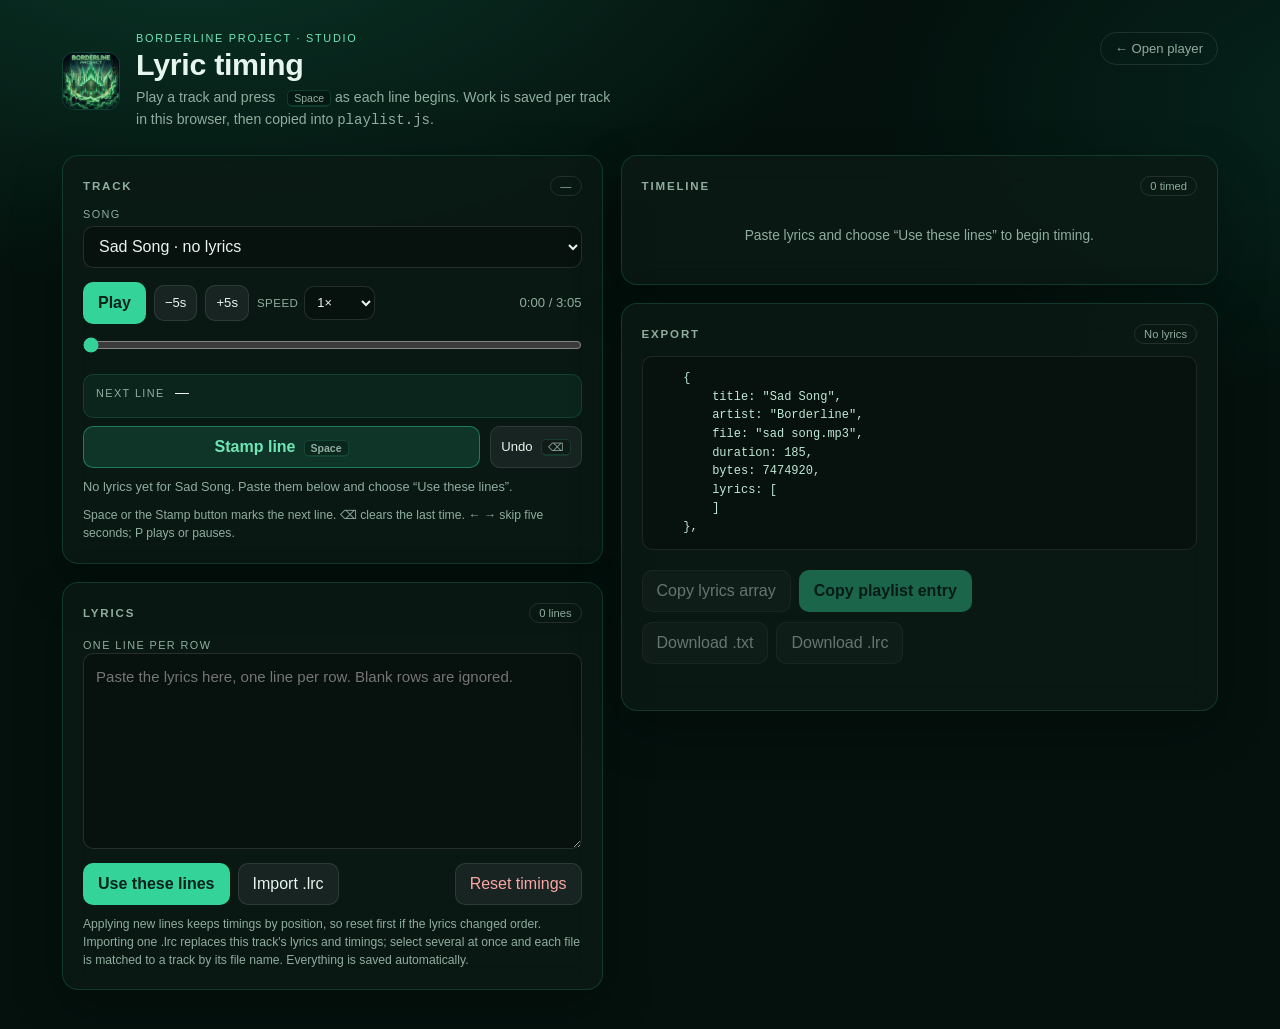
==== lyrics-editor.html @ 4eca2cfb "Publish Borderline music player source and audio assets. 🤖 Generated with Codebuff Co-Authored-By: C" ====
<!DOCTYPE html>
<html lang="en">
<head>
    <meta charset="UTF-8">
    <meta name="viewport" content="width=device-width, initial-scale=1.0, viewport-fit=cover">
    <meta name="robots" content="noindex, nofollow">
    <title>Lyric timing · Borderline Project</title>
    <link rel="icon" type="image/png" href="icon-192.png">
    <style>
        :root {
            color-scheme: dark;
            --bg: #04110d;
            --panel: rgba(12, 26, 21, 0.82);
            --panel-solid: #07110e;
            --line: rgba(52, 211, 153, 0.18);
            --line-strong: rgba(52, 211, 153, 0.45);
            --text: #e6f6ee;
            --muted: #8fae9f;
            --accent: #34d399;
            --accent-strong: #6ee7b7;
            --danger: #f87171;
            --warn: #fbbf24;
        }

        * { box-sizing: border-box; }

        body {
            margin: 0;
            min-height: 100dvh;
            background:
                radial-gradient(1100px 600px at 15% -10%, rgba(16, 92, 68, 0.5), transparent 65%),
                radial-gradient(900px 500px at 110% 10%, rgba(6, 56, 43, 0.55), transparent 60%),
                var(--bg);
            color: var(--text);
            font-family: -apple-system, BlinkMacSystemFont, "Segoe UI", Roboto, "Helvetica Neue", Arial, sans-serif;
            -webkit-font-smoothing: antialiased;
        }

        .app {
            max-width: 1220px;
            margin: 0 auto;
            padding: clamp(16px, 3vw, 32px);
            padding-bottom: 40px;
        }

        header.top {
            display: flex;
            align-items: center;
            gap: 16px;
            margin-bottom: 24px;
        }

        .cover {
            width: 58px;
            height: 58px;
            border-radius: 12px;
            object-fit: cover;
            border: 1px solid var(--line);
            flex: none;
        }

        .eyebrow {
            margin: 0 0 4px;
            font-size: 0.68rem;
            letter-spacing: 0.16em;
            text-transform: uppercase;
            color: var(--accent-strong);
        }

        h1 {
            margin: 0;
            font-size: clamp(1.4rem, 2.4vw, 1.9rem);
            line-height: 1.1;
            letter-spacing: -0.01em;
        }

        .lead {
            margin: 6px 0 0;
            max-width: 62ch;
            color: var(--muted);
            font-size: 0.88rem;
            line-height: 1.5;
        }

        .topLink {
            margin-left: auto;
            align-self: flex-start;
            color: var(--muted);
            font-size: 0.82rem;
            text-decoration: none;
            border: 1px solid rgba(255, 255, 255, 0.1);
            border-radius: 999px;
            padding: 8px 14px;
            white-space: nowrap;
        }
        .topLink:hover { color: var(--accent-strong); border-color: var(--line-strong); }

        .grid {
            display: grid;
            grid-template-columns: minmax(0, 0.95fr) minmax(0, 1.05fr);
            gap: 18px;
            align-items: start;
        }

        .col { display: grid; gap: 18px; min-width: 0; }

        .panel {
            background: var(--panel);
            border: 1px solid var(--line);
            border-radius: 16px;
            padding: clamp(14px, 2vw, 20px);
            backdrop-filter: blur(14px);
            -webkit-backdrop-filter: blur(14px);
            box-shadow: 0 18px 50px rgba(0, 0, 0, 0.25);
            min-width: 0;
        }

        .panelHead {
            display: flex;
            align-items: center;
            justify-content: space-between;
            gap: 12px;
            margin-bottom: 12px;
        }

        h2 {
            margin: 0;
            font-size: 0.72rem;
            letter-spacing: 0.16em;
            text-transform: uppercase;
            color: var(--muted);
            font-weight: 600;
        }

        .pill {
            font-size: 0.7rem;
            color: var(--muted);
            border: 1px solid rgba(255, 255, 255, 0.1);
            border-radius: 999px;
            padding: 3px 9px;
            white-space: nowrap;
            font-variant-numeric: tabular-nums;
        }

        .field { display: grid; gap: 6px; }

        label, .label {
            font-size: 0.68rem;
            letter-spacing: 0.13em;
            text-transform: uppercase;
            color: var(--muted);
        }

        select, textarea, input[type="number"] {
            font: inherit;
            color: var(--text);
            background: var(--panel-solid);
            border: 1px solid rgba(255, 255, 255, 0.12);
            border-radius: 10px;
            min-height: 42px;
            padding: 9px 11px;
        }

        select { width: 100%; }
        select:focus-visible, textarea:focus-visible, input:focus-visible, button:focus-visible {
            outline: 2px solid var(--accent-strong);
            outline-offset: 2px;
        }

        .player {
            display: flex;
            flex-wrap: wrap;
            align-items: center;
            gap: 8px;
            margin-top: 14px;
        }

        .time {
            margin-left: auto;
            font-size: 0.82rem;
            color: var(--muted);
            font-variant-numeric: tabular-nums;
        }

        .rate {
            display: flex;
            align-items: center;
            gap: 6px;
            font-size: 0.72rem;
            color: var(--muted);
            letter-spacing: 0.04em;
        }
        .rate select { min-height: 34px; padding: 4px 8px; width: auto; font-size: 0.8rem; }

        input[type="range"] {
            width: 100%;
            margin: 10px 0 2px;
            accent-color: var(--accent);
            height: 22px;
        }

        button {
            font: inherit;
            color: var(--text);
            background: rgba(255, 255, 255, 0.06);
            border: 1px solid rgba(255, 255, 255, 0.1);
            border-radius: 10px;
            min-height: 42px;
            padding: 9px 14px;
            cursor: pointer;
            transition: background 0.15s ease, border-color 0.15s ease, transform 0.05s ease;
            touch-action: manipulation;
        }
        button:hover { background: rgba(255, 255, 255, 0.1); }
        button:active { transform: translateY(1px); }
        button:disabled { opacity: 0.42; cursor: not-allowed; }
        button:disabled:hover { background: rgba(255, 255, 255, 0.06); }

        button.primary {
            background: var(--accent);
            border-color: transparent;
            color: #04211a;
            font-weight: 650;
        }
        button.primary:hover { background: var(--accent-strong); }

        button.stamp {
            background: rgba(52, 211, 153, 0.16);
            border-color: var(--line-strong);
            color: var(--accent-strong);
            font-weight: 650;
        }
        button.stamp:hover { background: rgba(52, 211, 153, 0.24); }

        button.danger { color: #fca5a5; }
        button.danger:hover { background: rgba(248, 113, 113, 0.12); }

        .compact { min-height: 36px; padding: 6px 10px; font-size: 0.82rem; }

        kbd {
            font-family: inherit;
            font-size: 0.66rem;
            line-height: 1.4;
            padding: 1px 6px;
            margin-left: 8px;
            border: 1px solid var(--line);
            border-bottom-width: 2px;
            border-radius: 5px;
            color: var(--muted);
            background: rgba(0, 0, 0, 0.28);
            white-space: nowrap;
        }

        .next {
            display: flex;
            align-items: baseline;
            gap: 10px;
            margin: 14px 0 8px;
            padding: 9px 12px;
            min-height: 44px;
            border-radius: 10px;
            background: rgba(52, 211, 153, 0.07);
            border: 1px solid rgba(52, 211, 153, 0.16);
        }
        .next .label { flex: none; }
        .next strong {
            font-weight: 500;
            font-size: 0.92rem;
            overflow: hidden;
            text-overflow: ellipsis;
            white-space: nowrap;
        }

        .stampRow { display: flex; gap: 10px; }
        .stampRow .stamp { flex: 1; }

        .hint {
            margin: 10px 0 0;
            font-size: 0.76rem;
            line-height: 1.5;
            color: var(--muted);
        }

        .note {
            margin: 10px 0 0;
            min-height: 1.3em;
            font-size: 0.8rem;
            line-height: 1.45;
            color: var(--muted);
        }
        .note.warn { color: var(--warn); }
        .note.error { color: var(--danger); }

        textarea {
            width: 100%;
            min-height: 196px;
            resize: vertical;
            line-height: 1.55;
            font-size: 0.94rem;
            font-family: inherit;
            padding: 11px 12px;
        }

        .row {
            display: flex;
            flex-wrap: wrap;
            gap: 8px;
            margin-top: 10px;
            align-items: center;
        }
        .row .push { margin-left: auto; }

        .timeline {
            list-style: none;
            margin: 0;
            padding: 0;
            max-height: 54vh;
            overflow: auto;
            scrollbar-width: thin;
            scrollbar-color: rgba(52, 211, 153, 0.35) transparent;
        }
        .timeline::-webkit-scrollbar { width: 8px; }
        .timeline::-webkit-scrollbar-thumb { background: rgba(52, 211, 153, 0.3); border-radius: 999px; }

        .tl {
            display: grid;
            grid-template-columns: 2.1rem minmax(0, 1fr) 5rem 2.1rem;
            gap: 8px;
            align-items: center;
            padding: 5px 7px;
            border-left: 2px solid transparent;
            border-radius: 8px;
        }
        .tl + .tl { margin-top: 1px; }
        .tl.active { background: rgba(52, 211, 153, 0.12); border-left-color: var(--accent); }
        .tl.timed .idx { color: var(--accent-strong); }

        .idx {
            font-size: 0.7rem;
            color: rgba(143, 174, 159, 0.65);
            font-variant-numeric: tabular-nums;
            text-align: right;
        }

        .tlText {
            background: none;
            border: 0;
            padding: 4px 0;
            min-height: 34px;
            text-align: left;
            width: 100%;
            overflow: hidden;
            text-overflow: ellipsis;
            white-space: nowrap;
            font-size: 0.9rem;
            color: var(--text);
        }
        .tlText:hover { background: none; text-decoration: underline dotted rgba(110, 231, 183, 0.55); }
        .tl:not(.timed) .tlText { color: var(--muted); }

        .timeInput {
            width: 100%;
            min-height: 34px;
            padding: 4px 6px;
            font-size: 0.82rem;
            text-align: right;
            font-variant-numeric: tabular-nums;
        }
        .timeInput::-webkit-outer-spin-button,
        .timeInput::-webkit-inner-spin-button { -webkit-appearance: none; margin: 0; }
        .timeInput { -moz-appearance: textfield; appearance: textfield; }

        .target {
            width: 34px;
            min-height: 34px;
            padding: 0;
            font-size: 0.85rem;
            color: var(--muted);
        }
        .target:hover { color: var(--accent-strong); }

        .empty, .placeholder {
            margin: 0;
            padding: 18px 4px;
            color: var(--muted);
            font-size: 0.86rem;
            line-height: 1.5;
            text-align: center;
        }

        .preview {
            margin: 0;
            padding: 12px;
            max-height: 270px;
            overflow: auto;
            background: var(--panel-solid);
            border: 1px solid rgba(255, 255, 255, 0.09);
            border-radius: 10px;
            font-family: "SFMono-Regular", Consolas, "Liberation Mono", Menlo, monospace;
            font-size: 0.75rem;
            line-height: 1.55;
            white-space: pre-wrap;
            word-break: break-word;
            color: #bfe8d5;
        }

        .problems {
            margin: 10px 0 0;
            padding: 0;
            list-style: none;
            display: grid;
            gap: 4px;
            font-size: 0.78rem;
            line-height: 1.45;
        }
        .problems .warn { color: var(--warn); }
        .problems .bad { color: var(--danger); }

        .status {
            margin: 10px 0 0;
            min-height: 1.3em;
            font-size: 0.8rem;
            color: var(--accent-strong);
        }
        .status.bad { color: var(--danger); }

        .mobileBar { display: none; }

        @media (max-width: 900px) {
            .grid { grid-template-columns: 1fr; }
            .topLink { display: none; }
            h1 { font-size: 1.45rem; }
            .lead { font-size: 0.82rem; }
            .cover { width: 48px; height: 48px; }
            .timeline { max-height: none; }
            .app { padding-bottom: 104px; }

            .mobileBar {
                display: flex;
                gap: 8px;
                position: fixed;
                left: 0;
                right: 0;
                bottom: 0;
                z-index: 20;
                padding: 10px max(12px, env(safe-area-inset-left, 0px)) calc(10px + env(safe-area-inset-bottom, 0px)) max(12px, env(safe-area-inset-right, 0px));
                background: rgba(4, 17, 13, 0.94);
                border-top: 1px solid var(--line);
                backdrop-filter: blur(14px);
                -webkit-backdrop-filter: blur(14px);
            }
            .mobileBar button { flex: 1; }
            .mobileBar .stamp { flex: 1.7; }
        }

        @media (max-width: 420px) {
            .tl { grid-template-columns: 1.8rem minmax(0, 1fr) 4.4rem 1.9rem; gap: 5px; }
            .panel { padding: 13px; }
        }

        @media (prefers-reduced-motion: reduce) {
            * { transition: none !important; }
        }
    </style>
</head>
<body>
    <div class="app">
        <header class="top">
            <img class="cover" src="cover1-thumb.webp" alt="">
            <div>
                <p class="eyebrow">Borderline Project · studio</p>
                <h1>Lyric timing</h1>
                <p class="lead">Play a track and press <kbd>Space</kbd> as each line begins. Work is saved per track in this browser, then copied into <code>playlist.js</code>.</p>
            </div>
            <a class="topLink" href="index.html">← Open player</a>
        </header>

        <main class="grid">
            <div class="col">
                <section class="panel" aria-labelledby="player-title">
                    <div class="panelHead">
                        <h2 id="player-title">Track</h2>
                        <span class="pill" id="progressPill">—</span>
                    </div>

                    <div class="field">
                        <label for="track">Song</label>
                        <select id="track"></select>
                    </div>

                    <div class="player">
                        <button type="button" id="play" class="primary">Play</button>
                        <button type="button" id="back" class="compact" title="Back 5 seconds">−5s</button>
                        <button type="button" id="fwd" class="compact" title="Forward 5 seconds">+5s</button>
                        <label class="rate">Speed
                            <select id="rate">
                                <option value="0.5">0.5×</option>
                                <option value="0.75">0.75×</option>
                                <option value="1" selected>1×</option>
                                <option value="1.25">1.25×</option>
                                <option value="1.5">1.5×</option>
                            </select>
                        </label>
                        <span class="time"><span id="now">0:00</span> / <span id="dur">0:00</span></span>
                    </div>

                    <input id="seek" type="range" min="0" max="0" step="0.05" value="0" aria-label="Seek through the track">

                    <div class="next">
                        <span class="label">Next line</span>
                        <strong id="nextText">—</strong>
                    </div>

                    <div class="stampRow">
                        <button type="button" id="stamp" class="stamp">Stamp line<kbd>Space</kbd></button>
                        <button type="button" id="undo" class="compact">Undo<kbd>⌫</kbd></button>
                    </div>

                    <p class="note" id="note" role="status" aria-live="polite"></p>
                    <p class="hint">Space or the Stamp button marks the next line. ⌫ clears the last time. ← → skip five seconds; P plays or pauses.</p>
                </section>

                <section class="panel" aria-labelledby="lyrics-title">
                    <div class="panelHead">
                        <h2 id="lyrics-title">Lyrics</h2>
                        <span class="pill" id="lineCount">0 lines</span>
                    </div>
                    <label class="label" for="lines">One line per row</label>
                    <textarea id="lines" spellcheck="false" autocapitalize="off" autocomplete="off" placeholder="Paste the lyrics here, one line per row. Blank rows are ignored."></textarea>
                    <div class="row">
                        <button type="button" id="apply" class="primary">Use these lines</button>
                        <button type="button" id="importLrc" title="Import one .lrc for this track, or several to match by file name">Import .lrc</button>
                        <button type="button" id="reset" class="danger push">Reset timings</button>
                    </div>
                    <input type="file" id="lrcFile" accept=".lrc,text/plain" multiple hidden>
                    <p class="hint">Applying new lines keeps timings by position, so reset first if the lyrics changed order. Importing one .lrc replaces this track's lyrics and timings; select several at once and each file is matched to a track by its file name. Everything is saved automatically.</p>
                </section>
            </div>

            <div class="col">
                <section class="panel" aria-labelledby="timeline-title">
                    <div class="panelHead">
                        <h2 id="timeline-title">Timeline</h2>
                        <span class="pill" id="timedCount">0 timed</span>
                    </div>
                    <ol class="timeline" id="timeline"></ol>
                    <p class="empty" id="empty">Paste lyrics and choose “Use these lines” to begin timing.</p>
                </section>

                <section class="panel" aria-labelledby="export-title">
                    <div class="panelHead">
                        <h2 id="export-title">Export</h2>
                        <span class="pill" id="exportState">—</span>
                    </div>
                    <pre class="preview" id="preview" aria-label="Playlist entry preview"></pre>
                    <ul class="problems" id="problems"></ul>
                    <div class="row">
                        <button type="button" id="copyLyrics">Copy lyrics array</button>
                        <button type="button" id="copyEntry" class="primary">Copy playlist entry</button>
                    </div>
                    <div class="row">
                        <button type="button" id="download">Download .txt</button>
                        <button type="button" id="downloadLrc">Download .lrc</button>
                    </div>
                    <p class="status" id="status" role="status" aria-live="polite"></p>
                </section>
            </div>
        </main>
    </div>

    <div class="mobileBar">
        <button type="button" id="mPlay" class="primary">Play</button>
        <button type="button" id="mStamp" class="stamp">Stamp</button>
        <button type="button" id="mUndo">Undo</button>
    </div>

    <script src="playlist.js"></script>
    <script src="remixes.js"></script>
    <script>
    (() => {
        'use strict';

        const $ = id => document.getElementById(id);
        const tracks = Array.isArray(window.myPlaylist) ? window.myPlaylist : [];
        const albums = Array.isArray(window.myAlbums) ? window.myAlbums : [];

        // Tracks are grouped into albums in remixes.js; the LRC album tag is
        // filled from there so Extras and Instrumentals songs are not labelled
        // as Borderline.
        function normalizeFile(file) {
            return String(file || '')
                .replace(/\\/g, '/')
                .replace(/^\.?\//, '')
                .replace(/^music\//i, '')
                .toLowerCase();
        }

        const albumByFile = new Map();
        albums.forEach(album => {
            const title = String(album && album.title || '').trim();
            if (!title) return;
            (Array.isArray(album.tracks) ? album.tracks : []).forEach(entry => {
                const file = typeof entry === 'string' ? entry : entry && entry.file;
                const key = normalizeFile(file);
                if (key && !albumByFile.has(key)) albumByFile.set(key, title);
            });
        });

        function trackAlbum(song) {
            return albumByFile.get(normalizeFile(song && song.file)) || '';
        }
        const STORE_PREFIX = 'borderline-lyrics-studio-v1:';
        const LAST_TRACK = 'borderline-lyrics-studio:last';

        const trackSelect = $('track');
        const playBtn = $('play');
        const mobilePlay = $('mPlay');
        const stampBtn = $('stamp');
        const mobileStamp = $('mStamp');
        const undoBtn = $('undo');
        const mobileUndo = $('mUndo');
        const backBtn = $('back');
        const fwdBtn = $('fwd');
        const rateSelect = $('rate');
        const seek = $('seek');
        const nowEl = $('now');
        const durEl = $('dur');
        const nextText = $('nextText');
        const noteEl = $('note');
        const linesInput = $('lines');
        const applyBtn = $('apply');
        const resetBtn = $('reset');
        const lineCountEl = $('lineCount');
        const timedCountEl = $('timedCount');
        const progressPill = $('progressPill');
        const timeline = $('timeline');
        const emptyEl = $('empty');
        const previewEl = $('preview');
        const problemsEl = $('problems');
        const exportState = $('exportState');
        const statusEl = $('status');
        const copyLyricsBtn = $('copyLyrics');
        const copyEntryBtn = $('copyEntry');
        const downloadBtn = $('download');
        const downloadLrcBtn = $('downloadLrc');
        const importLrcBtn = $('importLrc');
        const lrcInput = $('lrcFile');

        const audio = new Audio();
        audio.preload = 'metadata';

        let track = null;
        let trackIndex = 0;
        let lines = [];
        let times = [];
        let active = 0;
        let dragging = false;
        let saveTimer = null;
        let statusTimer = null;

        // ---------- helpers ----------

        function fmtClock(seconds) {
            if (!Number.isFinite(seconds) || seconds < 0) return '0:00';
            const total = Math.floor(seconds);
            const mins = Math.floor(total / 60);
            const secs = total % 60;
            return `${mins}:${String(secs).padStart(2, '0')}`;
        }

        function fmtStamp(value) {
            return String(Math.round(value * 10) / 10);
        }

        function roundTime(value) {
            return Math.round(value * 10) / 10;
        }

        function slug(value) {
            return String(value).replace(/[^a-z0-9]+/gi, '-').replace(/^-+|-+$/g, '').toLowerCase();
        }

        function note(text, tone) {
            noteEl.textContent = text || '';
            noteEl.className = 'note' + (tone ? ' ' + tone : '');
        }

        function flash(text, tone) {
            statusEl.textContent = text;
            statusEl.className = 'status' + (tone === 'bad' ? ' bad' : '');
            clearTimeout(statusTimer);
            if (text) {
                statusTimer = setTimeout(() => {
                    statusEl.textContent = '';
                    statusEl.className = 'status';
                }, 6000);
            }
        }

        function storageGet(key) {
            try { return localStorage.getItem(key); } catch (error) { return null; }
        }

        function storageSet(key, value) {
            try { localStorage.setItem(key, value); return true; } catch (error) { return false; }
        }

        function storageRemove(key) {
            try { localStorage.removeItem(key); } catch (error) { /* ignore */ }
        }

        function firstUntimed() {
            for (let i = 0; i < lines.length; i += 1) {
                if (times[i] == null) return i;
            }
            return lines.length;
        }

        function nextUntimed(from) {
            for (let i = Math.max(0, from); i < lines.length; i += 1) {
                if (times[i] == null) return i;
            }
            return lines.length;
        }

        function lastTimedIndex() {
            for (let i = times.length - 1; i >= 0; i -= 1) {
                if (times[i] != null) return i;
            }
            return -1;
        }

        function timedPairs() {
            const pairs = [];
            lines.forEach((text, i) => {
                if (times[i] != null) pairs.push({ time: times[i], text, index: i });
            });
            return pairs;
        }

        // ---------- saved work ----------

        function loadSaved(forTrack) {
            const raw = storageGet(STORE_PREFIX + forTrack.file);
            if (!raw) return null;
            try {
                const saved = JSON.parse(raw);
                const savedLines = Array.isArray(saved && saved.lines)
                    ? saved.lines.map(line => String(line))
                    : [];
                const savedTimes = savedLines.map((_, i) => {
                    const value = saved && Array.isArray(saved.times) ? Number(saved.times[i]) : NaN;
                    return Number.isFinite(value) && value >= 0 ? roundTime(value) : null;
                });
                const draft = saved && typeof saved.draft === 'string' ? saved.draft : savedLines.join('\n');
                let restoredActive = saved && Number.isInteger(saved.active) ? saved.active : 0;
                if (restoredActive < 0 || restoredActive > savedLines.length) restoredActive = 0;
                return { lines: savedLines, times: savedTimes, active: restoredActive, draft };
            } catch (error) {
                return null;
            }
        }

        function save() {
            if (!track) return;
            const payload = { lines, times, active, draft: linesInput.value };
            storageSet(STORE_PREFIX + track.file, JSON.stringify(payload));
            storageSet(LAST_TRACK, track.file);
        }

        function scheduleSave() {
            clearTimeout(saveTimer);
            saveTimer = setTimeout(save, 250);
        }

        // ---------- playback ----------

        function updatePlayButtons() {
            const label = audio.paused ? 'Play' : 'Pause';
            playBtn.textContent = label;
            mobilePlay.textContent = label;
        }

        function updateTimes() {
            nowEl.textContent = fmtClock(audio.currentTime);
            const duration = Number.isFinite(audio.duration) && audio.duration > 0
                ? audio.duration
                : (track ? track.duration : 0);
            durEl.textContent = fmtClock(duration);
            if (!dragging && Number.isFinite(audio.duration) && audio.duration > 0) {
                seek.value = String(Math.min(audio.currentTime, audio.duration));
            }
        }

        function togglePlay() {
            if (!track) return;
            if (audio.paused) {
                audio.play().catch(() => {
                    note('The browser blocked playback. Press Play once by hand.', 'warn');
                });
            } else {
                audio.pause();
            }
        }

        function nudge(seconds) {
            if (!track || !Number.isFinite(audio.duration)) return;
            audio.currentTime = Math.max(0, Math.min(audio.duration, audio.currentTime + seconds));
            updateTimes();
        }

        audio.addEventListener('loadedmetadata', () => {
            if (Number.isFinite(audio.duration)) {
                seek.max = String(audio.duration);
                durEl.textContent = fmtClock(audio.duration);
            }
            updateTimes();
        });

        audio.addEventListener('timeupdate', updateTimes);
        audio.addEventListener('play', updatePlayButtons);
        audio.addEventListener('pause', updatePlayButtons);
        audio.addEventListener('ended', updatePlayButtons);
        audio.addEventListener('error', () => {
            if (track) note(`Could not load music/${track.file}.`, 'error');
        });
        audio.addEventListener('ratechange', () => {
            rateSelect.value = String(audio.playbackRate);
        });

        // ---------- stamping ----------

        function stamp() {
            if (!track) return;
            if (!lines.length) {
                note('Paste the lyrics first, then choose “Use these lines”.', 'warn');
                return;
            }
            const index = nextUntimed(active);
            if (index >= lines.length) {
                note('Every line already has a time. Use ⌫ to undo the last one, or Reset timings.', 'warn');
                return;
            }
            const at = roundTime(Math.min(audio.currentTime || 0, Number.isFinite(audio.duration) ? audio.duration : Infinity));
            times[index] = at;
            active = nextUntimed(index + 1);
            save();
            render();
            scrollToLine(index);
            note(`Line ${index + 1} stamped at ${fmtStamp(at)}s${audio.paused ? ' (paused)' : ''}.`);
        }

        function undo() {
            if (!track) return;
            const index = lastTimedIndex();
            if (index < 0) {
                note('Nothing to undo yet.', 'warn');
                return;
            }
            times[index] = null;
            active = index;
            save();
            render();
            scrollToLine(index);
            note(`Cleared the time for line ${index + 1}.`);
        }

        function seekToLine(index) {
            if (!Number.isFinite(audio.duration)) return;
            if (times[index] != null) {
                audio.currentTime = Math.min(times[index], audio.duration);
                updateTimes();
            }
        }

        function scrollToLine(index) {
            const row = timeline.querySelector(`[data-i="${index}"]`);
            if (row) row.scrollIntoView({ block: 'nearest' });
        }

        // ---------- rendering ----------

        function renderStats() {
            const timed = times.filter(value => value != null).length;
            lineCountEl.textContent = `${lines.length} line${lines.length === 1 ? '' : 's'}`;
            timedCountEl.textContent = `${timed} timed`;
            progressPill.textContent = lines.length ? `${timed}/${lines.length}` : '—';

            if (!lines.length) {
                nextText.textContent = '—';
            } else if (active >= lines.length) {
                nextText.textContent = 'All lines timed — press ⌫ to undo one';
            } else {
                nextText.textContent = `${active + 1}. ${lines[active]}`;
            }
        }

        function renderTimeline() {
            timeline.innerHTML = '';
            emptyEl.hidden = lines.length > 0;
            if (!lines.length) return;

            const fragment = document.createDocumentFragment();
            lines.forEach((text, i) => {
                const item = document.createElement('li');
                item.className = 'tl' + (i === active ? ' active' : '') + (times[i] != null ? ' timed' : '');
                item.dataset.i = String(i);
                if (i === active) item.setAttribute('aria-current', 'step');

                const index = document.createElement('span');
                index.className = 'idx';
                index.textContent = String(i + 1).padStart(2, '0');

                const textBtn = document.createElement('button');
                textBtn.type = 'button';
                textBtn.className = 'tlText';
                textBtn.textContent = text;
                textBtn.title = times[i] != null ? `Seek to ${fmtStamp(times[i])}s` : 'Make this the next line to stamp';
                textBtn.addEventListener('click', () => {
                    if (times[i] != null) {
                        active = i;
                        seekToLine(i);
                        note(`Jumped to line ${i + 1} at ${fmtStamp(times[i])}s.`);
                    } else {
                        active = i;
                        note(`Line ${i + 1} is next. Press Stamp when it begins.`);
                    }
                    render();
                    scrollToLine(i);
                });

                const timeInput = document.createElement('input');
                timeInput.type = 'number';
                timeInput.className = 'timeInput';
                timeInput.min = '0';
                timeInput.step = '0.1';
                timeInput.inputMode = 'decimal';
                timeInput.placeholder = '—';
                timeInput.setAttribute('aria-label', `Time for line ${i + 1}`);
                if (times[i] != null) timeInput.value = fmtStamp(times[i]);
                timeInput.addEventListener('change', () => {
                    const value = parseFloat(timeInput.value);
                    times[i] = Number.isFinite(value) && value >= 0 ? roundTime(value) : null;
                    active = firstUntimed();
                    save();
                    render();
                    note(times[i] == null ? `Cleared line ${i + 1}.` : `Line ${i + 1} set to ${fmtStamp(times[i])}s.`);
                });

                const target = document.createElement('button');
                target.type = 'button';
                target.className = 'target';
                target.textContent = '↳';
                target.title = 'Stamp from this line';
                target.setAttribute('aria-label', `Make line ${i + 1} the next line to stamp`);
                target.addEventListener('click', () => {
                    active = i;
                    const previous = times[i - 1];
                    if (previous != null) {
                        audio.currentTime = previous;
                        updateTimes();
                    }
                    render();
                    scrollToLine(i);
                    note(`Stamping from line ${i + 1}. Rewind and press Stamp when it begins.`);
                });

                item.append(index, textBtn, timeInput, target);
                fragment.appendChild(item);
            });
            timeline.appendChild(fragment);
        }

        function analyze() {
            const pairs = timedPairs();
            const problems = [];
            let ordered = true;
            let previous = -Infinity;
            let orderLine = null;
            pairs.forEach(pair => {
                if (pair.time < previous) {
                    ordered = false;
                    if (orderLine == null) orderLine = pair.index + 1;
                }
                previous = pair.time;
            });
            const duration = Number.isFinite(audio.duration) && audio.duration > 0
                ? audio.duration
                : (track ? track.duration : null);
            if (duration) {
                const beyond = pairs.find(pair => pair.time > duration + 2);
                if (beyond) problems.push({ tone: 'warn', text: `Line ${beyond.index + 1} is timed past the end of the track (${fmtClock(beyond.time)}).` });
            }
            const untimed = lines.length - pairs.length;
            if (untimed > 0 && lines.length) {
                problems.push({ tone: 'warn', text: `${untimed} line${untimed === 1 ? '' : 's'} without a time will be left out of the export.` });
            }
            if (!ordered) {
                problems.push({ tone: 'bad', text: `Times go backwards at line ${orderLine}. Exports need them to rise with the lyric order.` });
            }
            return { pairs, ordered, problems, duration };
        }

        function lyricsBlock() {
            const pairs = timedPairs();
            if (!pairs.length) return '        lyrics: [\n        ]';
            const rows = pairs
                .map(pair => `            { time: ${fmtStamp(pair.time)}, text: ${JSON.stringify(pair.text)} },`)
                .join('\n');
            return `        lyrics: [\n${rows}\n        ]`;
        }

        function entryBlock(withComma) {
            if (!track) return '';
            const rows = [
                '    {',
                `        title: ${JSON.stringify(track.title)},`,
                `        artist: ${JSON.stringify(track.artist || 'Borderline')},`,
                `        file: ${JSON.stringify(track.file)},`,
                `        duration: ${Number.isFinite(track.duration) ? track.duration : 0},`,
                `        bytes: ${Number.isFinite(track.bytes) ? track.bytes : 0},`,
                lyricsBlock(),
                `    }${withComma === false ? '' : ','}`
            ];
            return rows.join('\n');
        }

        function renderExport() {
            const { pairs, ordered, problems } = analyze();
            previewEl.textContent = track ? entryBlock(true) : '// Choose a track to begin.';

            problemsEl.innerHTML = '';
            problems.forEach(problem => {
                const item = document.createElement('li');
                item.className = problem.tone;
                item.textContent = problem.text;
                problemsEl.appendChild(item);
            });

            let state = '—';
            if (track) {
                if (!lines.length) state = 'No lyrics';
                else if (!pairs.length) state = 'Not started';
                else if (!ordered) state = 'Fix order';
                else if (pairs.length < lines.length) state = `${pairs.length}/${lines.length} timed`;
                else state = 'Ready';
            }
            exportState.textContent = state;

            const blocked = !track || !pairs.length || !ordered;
            copyLyricsBtn.disabled = blocked;
            copyEntryBtn.disabled = blocked;
            downloadBtn.disabled = blocked;
            downloadLrcBtn.disabled = blocked;
        }

        function render() {
            renderStats();
            renderTimeline();
            renderExport();
        }

        // ---------- applying lyrics ----------

        function applyLines() {
            const next = linesInput.value
                .split(/\r?\n/)
                .map(line => line.trim())
                .filter(Boolean);
            if (!next.length) {
                note('Paste at least one lyric line first.', 'warn');
                return;
            }
            const previousCount = lines.length;
            const keptTimes = next.map((_, i) => (times[i] != null ? times[i] : null));
            lines = next;
            times = keptTimes;
            active = firstUntimed();
            save();
            render();
            linesInput.blur();
            if (next.length > active) scrollToLine(active);
            const changed = previousCount && previousCount !== next.length;
            note(`Ready with ${next.length} line${next.length === 1 ? '' : 's'}.${changed ? ' Timings were kept by position — reset them if the lyrics changed.' : ''}`);
        }

        function resetTimings() {
            if (!lines.length && !times.some(value => value != null)) return;
            if (!window.confirm(`Clear every time for “${track ? track.title : 'this track'}”? The lyrics stay.`)) return;
            times = new Array(lines.length).fill(null);
            active = 0;
            save();
            render();
            scrollToLine(0);
            note('All times cleared.');
        }

        // ---------- lrc ----------

        function parseLrc(text) {
            const meta = {};
            const entries = [];
            const timeTag = /^\[(\d{1,3}):(\d{1,2})(?:[.:](\d{1,3}))?\]\s*/;
            const metaTag = /^\[([a-z]+)\s*:\s*(.*?)\]\s*$/i;
            let order = 0;

            String(text).split(/\r?\n/).forEach(raw => {
                const line = raw.trim();
                if (!line) return;

                let rest = line;
                const stamps = [];
                let match;
                while ((match = timeTag.exec(rest))) {
                    const fraction = match[3] || '';
                    const seconds = Number(match[1]) * 60 + Number(match[2])
                        + (fraction ? Number(fraction) / Math.pow(10, fraction.length) : 0);
                    stamps.push(seconds);
                    rest = rest.slice(match[0].length);
                }

                if (stamps.length) {
                    // Enhanced LRC can carry word timings inside the line; keep the words.
                    const lyric = rest.replace(/<\d{1,3}:\d{1,2}(?:[.:]\d{1,3})?>/g, '').trim();
                    if (!lyric) return;
                    stamps.forEach(time => {
                        entries.push({ time, text: lyric, order: order += 1 });
                    });
                    return;
                }

                const metaMatch = metaTag.exec(line);
                if (metaMatch) meta[metaMatch[1].toLowerCase()] = metaMatch[2].trim();
            });

            const rawOffset = Number.parseInt(meta.offset, 10);
            const offsetSeconds = Number.isFinite(rawOffset) ? rawOffset / 1000 : 0;
            const timed = entries
                .map(entry => ({ ...entry, time: roundTime(Math.max(0, entry.time + offsetSeconds)) }))
                .sort((a, b) => a.time - b.time || a.order - b.order);

            return {
                lines: timed.map(entry => entry.text),
                times: timed.map(entry => entry.time),
                count: timed.length,
                offsetSeconds
            };
        }

        function lrcTimestamp(value) {
            const centis = Math.max(0, Math.round(value * 100));
            const minutes = Math.floor(centis / 6000);
            const seconds = Math.floor((centis % 6000) / 100);
            const hundredths = centis % 100;
            return `[${String(minutes).padStart(2, '0')}:${String(seconds).padStart(2, '0')}.${String(hundredths).padStart(2, '0')}]`;
        }

        function lrcMeta(value) {
            return String(value || '').replace(/[\r\n]+/g, ' ').replace(/[\[\]]/g, '').trim();
        }

        function buildLrc() {
            if (!track) return '';
            const head = [
                `[ti:${lrcMeta(track.title)}]`,
                `[ar:${lrcMeta(track.artist || 'Borderline')}]`
            ];
            const album = trackAlbum(track);
            // A track that is not in any album gets no album tag rather than a
            // misleading one.
            if (album) head.push(`[al:${lrcMeta(album)}]`);
            const rows = timedPairs().map(pair => `${lrcTimestamp(pair.time)}${pair.text.replace(/[\r\n]+/g, ' ')}`);
            return head.join('\n') + (rows.length ? '\n\n' + rows.join('\n') : '') + '\n';
        }

        async function importLrc(file) {
            if (!track) {
                note('Choose a track before importing lyrics.', 'warn');
                return;
            }
            let text;
            try {
                text = await file.text();
            } catch (error) {
                note(`Could not read ${file.name}.`, 'error');
                return;
            }

            const parsed = parseLrc(text);
            if (!parsed.count) {
                note(`${file.name} has no [mm:ss] timestamps to import.`, 'warn');
                return;
            }

            const hasWork = lines.length > 0 || times.some(value => value != null);
            if (hasWork && !window.confirm(`Replace the current lyrics and timings for “${track.title}” with ${file.name}?`)) return;

            lines = parsed.lines;
            times = parsed.times;
            active = firstUntimed();
            linesInput.value = lines.join('\n');
            save();
            render();
            if (active < lines.length) scrollToLine(active);

            const offset = parsed.offsetSeconds
                ? ` (offset ${parsed.offsetSeconds > 0 ? '+' : ''}${fmtStamp(parsed.offsetSeconds)}s applied)`
                : '';
            note(`Imported ${parsed.count} timed line${parsed.count === 1 ? '' : 's'} from ${file.name}${offset}.`);
        }

        function fileStem(name) {
            return String(name || '')
                .split(/[\\/]/).pop()
                .replace(/\.[^.]+$/, '')
                .toLowerCase();
        }

        // A batch import matches each .lrc to a track by file name, then writes
        // that track's saved work. It does not touch playlist.js.
        async function importLrcBatch(files) {
            if (!tracks.length) {
                note('playlist.js did not provide any tracks.', 'error');
                return;
            }

            const byStem = new Map();
            tracks.forEach(song => {
                const key = fileStem(song.file);
                if (key && !byStem.has(key)) byStem.set(key, song);
            });

            const reads = await Promise.all(files.map(async file => {
                try {
                    return { file, text: await file.text() };
                } catch (error) {
                    return { file, error };
                }
            }));

            const matches = [];
            const unmatched = [];
            const untimed = [];
            const unreadable = [];
            const duplicates = [];
            const used = new Set();

            reads.forEach(({ file, text, error }) => {
                if (error) {
                    unreadable.push(file.name);
                    return;
                }
                const parsed = parseLrc(text);
                if (!parsed.count) {
                    untimed.push(file.name);
                    return;
                }
                const song = byStem.get(fileStem(file.name));
                if (!song) {
                    unmatched.push(file.name);
                    return;
                }
                if (used.has(song.file)) {
                    duplicates.push(file.name);
                    return;
                }
                used.add(song.file);
                matches.push({ song, parsed });
            });

            if (!matches.length) {
                const skipped = unmatched.length ? ` Unmatched: ${unmatched.join(', ')}.` : '';
                note(`No .lrc file matched a track by name.${skipped}`, 'error');
                return;
            }

            const replacing = matches.filter(({ song }) => loadSaved(song)).length;
            const summary = `Import ${matches.length} .lrc file${matches.length === 1 ? '' : 's'} into ${matches.length} track${matches.length === 1 ? '' : 's'}?`;
            const detail = replacing
                ? ` Saved work for ${replacing} track${replacing === 1 ? '' : 's'} will be replaced.`
                : '';
            if (!window.confirm(summary + detail)) return;

            let currentUpdated = false;
            matches.forEach(({ song, parsed }) => {
                const payload = {
                    lines: parsed.lines,
                    times: parsed.times,
                    active: parsed.lines.length,
                    draft: parsed.lines.join('\n')
                };
                storageSet(STORE_PREFIX + song.file, JSON.stringify(payload));
                if (track && song.file === track.file) {
                    lines = parsed.lines;
                    times = parsed.times;
                    active = payload.active;
                    linesInput.value = payload.draft;
                    currentUpdated = true;
                }
            });

            if (currentUpdated) render();

            const skipped = [];
            if (unmatched.length) skipped.push(`${unmatched.length} unmatched`);
            if (untimed.length) skipped.push(`${untimed.length} without timestamps`);
            if (unreadable.length) skipped.push(`${unreadable.length} unreadable`);
            if (duplicates.length) skipped.push(`${duplicates.length} duplicate`);
            const extra = skipped.length ? ` Skipped ${skipped.join(', ')}.` : '';
            note(`Imported ${matches.length} file${matches.length === 1 ? '' : 's'} into ${matches.length} track${matches.length === 1 ? '' : 's'}.${extra}`);
        }

        importLrcBtn.addEventListener('click', () => lrcInput.click());
        lrcInput.addEventListener('change', () => {
            const files = Array.from(lrcInput.files || []);
            lrcInput.value = '';
            if (files.length === 1) importLrc(files[0]);
            else if (files.length > 1) importLrcBatch(files);
        });

        downloadLrcBtn.addEventListener('click', () => {
            if (!ensureExportable()) return;
            const blob = new Blob([buildLrc()], { type: 'text/plain;charset=utf-8' });
            const url = URL.createObjectURL(blob);
            const link = document.createElement('a');
            link.href = url;
            link.download = `lyrics-${slug(track.title || track.file)}.lrc`;
            document.body.appendChild(link);
            link.click();
            link.remove();
            setTimeout(() => URL.revokeObjectURL(url), 1000);
            flash('Downloaded the timings as an .lrc file.');
        });

        // ---------- clipboard & download ----------

        async function copyText(text) {
            try {
                await navigator.clipboard.writeText(text);
                return true;
            } catch (error) {
                const helper = document.createElement('textarea');
                helper.value = text;
                helper.setAttribute('readonly', '');
                helper.style.position = 'fixed';
                helper.style.top = '0';
                helper.style.opacity = '0';
                document.body.appendChild(helper);
                helper.select();
                let ok = false;
                try { ok = document.execCommand('copy'); } catch (copyError) { ok = false; }
                helper.remove();
                return ok;
            }
        }

        function ensureExportable() {
            const { pairs, ordered } = analyze();
            if (!track) {
                flash('Choose a track first.', 'bad');
                return false;
            }
            if (!lines.length) {
                flash('Paste lyrics and choose “Use these lines” first.', 'bad');
                return false;
            }
            if (!pairs.length) {
                flash('Stamp at least one line before exporting.', 'bad');
                return false;
            }
            if (!ordered) {
                flash('Fix the times so they rise with the lyric order.', 'bad');
                return false;
            }
            return true;
        }

        copyLyricsBtn.addEventListener('click', async () => {
            if (!ensureExportable()) return;
            const ok = await copyText(lyricsBlock());
            flash(ok ? 'Lyrics array copied. Paste it under the matching entry in playlist.js.' : 'Copy failed — select the preview text by hand.', ok ? '' : 'bad');
        });

        copyEntryBtn.addEventListener('click', async () => {
            if (!ensureExportable()) return;
            const ok = await copyText(entryBlock(true));
            flash(ok ? 'Entry copied. Replace the whole entry in playlist.js with it.' : 'Copy failed — select the preview text by hand.', ok ? '' : 'bad');
        });

        downloadBtn.addEventListener('click', () => {
            if (!ensureExportable()) return;
            const text = entryBlock(true) + '\n';
            const blob = new Blob([text], { type: 'text/plain;charset=utf-8' });
            const url = URL.createObjectURL(blob);
            const link = document.createElement('a');
            link.href = url;
            link.download = `lyrics-${slug(track.title || track.file)}.txt`;
            document.body.appendChild(link);
            link.click();
            link.remove();
            setTimeout(() => URL.revokeObjectURL(url), 1000);
            flash('Downloaded the entry as a text file.');
        });

        // ---------- track selection ----------

        function readPlaylistLyrics(forTrack) {
            if (!Array.isArray(forTrack.lyrics)) return { lines: [], times: [] };
            const valid = forTrack.lyrics.filter(line => line && typeof line.text === 'string' && line.text.trim());
            return {
                lines: valid.map(line => line.text),
                times: valid.map(line => (Number.isFinite(line.time) ? roundTime(line.time) : null))
            };
        }

        function selectTrack(index) {
            if (!tracks.length) return;
            index = Math.max(0, Math.min(tracks.length - 1, index));
            if (track) save();

            track = tracks[index];
            trackIndex = index;
            trackSelect.value = String(index);

            const saved = loadSaved(track);
            let source;
            if (saved) {
                lines = saved.lines;
                times = saved.times;
                active = Math.min(saved.active, lines.length);
                linesInput.value = saved.draft;
                source = 'saved';
            } else {
                const fromPlaylist = readPlaylistLyrics(track);
                lines = fromPlaylist.lines;
                times = fromPlaylist.times;
                active = firstUntimed();
                linesInput.value = lines.join('\n');
                source = lines.length ? 'playlist' : 'empty';
            }

            audio.pause();
            audio.src = encodeURI('music/' + track.file);
            audio.playbackRate = Number(rateSelect.value) || 1;
            seek.max = String(Number.isFinite(track.duration) ? track.duration : 0);
            seek.value = '0';
            nowEl.textContent = '0:00';
            durEl.textContent = fmtClock(track.duration);
            updatePlayButtons();
            render();

            if (source === 'saved') {
                const timed = times.filter(value => value != null).length;
                note(`Restored saved work for ${track.title} (${timed} of ${lines.length} timed).`);
            } else if (source === 'playlist') {
                const timed = times.filter(value => value != null).length;
                note(timed
                    ? `Loaded ${lines.length} lines from playlist.js with ${timed} timings. Adjust and copy when done.`
                    : `Loaded ${lines.length} lines from playlist.js. Press Play, then Stamp each line.`);
            } else {
                note(`No lyrics yet for ${track.title}. Paste them below and choose “Use these lines”.`);
            }

            storageSet(LAST_TRACK, track.file);
            try {
                history.replaceState(null, '', `?track=${encodeURIComponent(track.file)}`);
            } catch (error) { /* file:// may refuse this */ }
        }

        function buildTrackOptions() {
            tracks.forEach((song, index) => {
                const option = document.createElement('option');
                option.value = String(index);
                const lyricCount = Array.isArray(song.lyrics) ? song.lyrics.length : 0;
                option.textContent = `${song.title || song.file}${lyricCount ? ` · ${lyricCount} timed` : ' · no lyrics'}`;
                trackSelect.appendChild(option);
            });
            if (!tracks.length) {
                trackSelect.disabled = true;
                note('playlist.js did not provide any tracks.', 'error');
            }
        }

        // ---------- events ----------

        trackSelect.addEventListener('change', () => selectTrack(Number(trackSelect.value)));

        playBtn.addEventListener('click', togglePlay);
        mobilePlay.addEventListener('click', togglePlay);

        stampBtn.addEventListener('click', stamp);
        mobileStamp.addEventListener('click', stamp);
        undoBtn.addEventListener('click', undo);
        mobileUndo.addEventListener('click', undo);

        backBtn.addEventListener('click', () => nudge(-5));
        fwdBtn.addEventListener('click', () => nudge(5));

        rateSelect.addEventListener('change', () => {
            audio.playbackRate = Number(rateSelect.value) || 1;
        });

        seek.addEventListener('input', () => {
            dragging = true;
            if (Number.isFinite(audio.duration)) {
                audio.currentTime = Math.min(Number(seek.value), audio.duration);
                nowEl.textContent = fmtClock(audio.currentTime);
            }
        });
        seek.addEventListener('change', () => {
            dragging = false;
            updateTimes();
        });

        applyBtn.addEventListener('click', applyLines);
        resetBtn.addEventListener('click', resetTimings);

        linesInput.addEventListener('input', () => {
            scheduleSave();
        });
        linesInput.addEventListener('keydown', event => {
            if ((event.metaKey || event.ctrlKey) && event.key === 'Enter') {
                event.preventDefault();
                applyLines();
            }
        });

        document.addEventListener('keydown', event => {
            if (event.metaKey || event.ctrlKey || event.altKey) return;
            const target = event.target;
            const typing = target instanceof HTMLElement && target.closest('input, textarea, select, [contenteditable="true"]');
            if (typing) return;

            if (event.code === 'Space') {
                if (target instanceof HTMLButtonElement) {
                    // Let the focused button behave normally, but avoid the page scrolling.
                    event.preventDefault();
                    if (target === stampBtn || target === mobileStamp) stamp();
                    else if (target === undoBtn || target === mobileUndo) undo();
                    else stamp();
                } else {
                    event.preventDefault();
                    stamp();
                }
                return;
            }
            if (event.key === 'Backspace') {
                event.preventDefault();
                undo();
                return;
            }
            if (event.key === 'ArrowLeft') {
                event.preventDefault();
                nudge(-5);
                return;
            }
            if (event.key === 'ArrowRight') {
                event.preventDefault();
                nudge(5);
                return;
            }
            if (event.key === 'p' || event.key === 'P') {
                event.preventDefault();
                togglePlay();
            }
        });

        window.addEventListener('beforeunload', save);

        // ---------- start ----------

        buildTrackOptions();

        if (tracks.length) {
            const params = new URLSearchParams(location.search);
            const wanted = params.get('track');
            let start = 0;
            if (wanted) {
                const needle = wanted.toLowerCase();
                const found = tracks.findIndex(song =>
                    song.file.toLowerCase() === needle
                    || song.file.replace(/\.mp3$/i, '').toLowerCase() === needle
                    || String(song.title || '').toLowerCase() === needle);
                if (found >= 0) start = found;
            } else {
                const last = storageGet(LAST_TRACK);
                const found = tracks.findIndex(song => song.file === last);
                if (found >= 0) start = found;
            }
            selectTrack(start);
        }

        window.lyricsStudio = {
            state: () => ({
                track: track ? track.file : null,
                trackIndex,
                lines: lines.slice(),
                times: times.slice(),
                active
            }),
            exportEntry: () => entryBlock(true),
            exportLyrics: () => lyricsBlock(),
            exportLrc: () => buildLrc(),
            parseLrc: text => parseLrc(text)
        };
    })();
    </script>
</body>
</html>
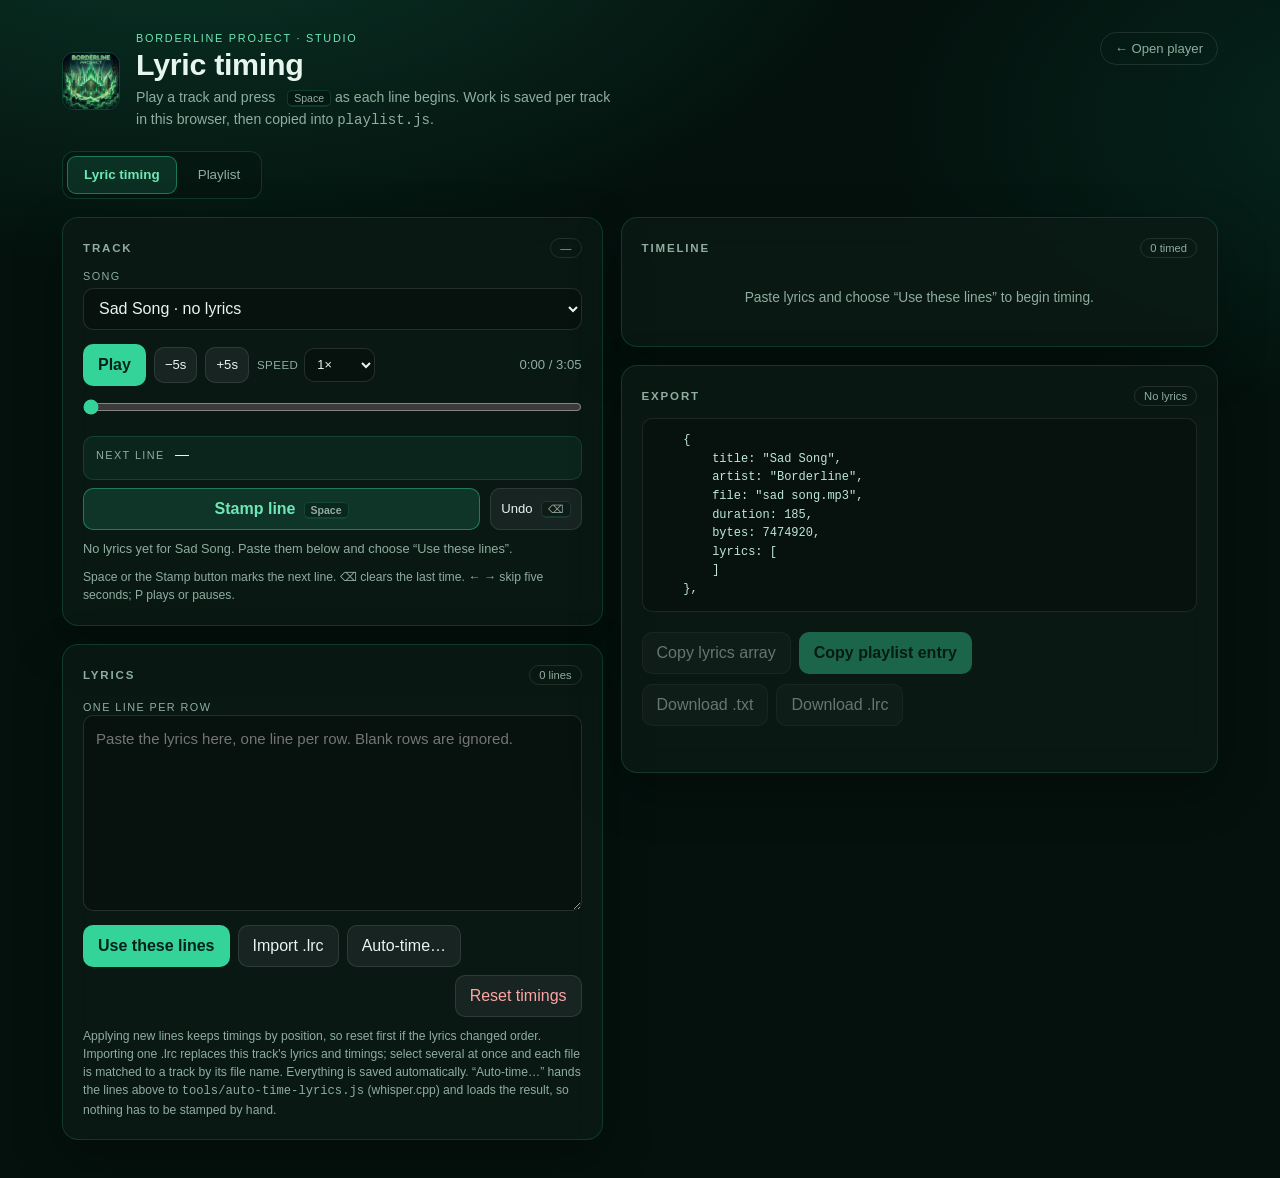
==== commit 94bb4fac: "Time pasted lyrics automatically instead of tapping every line Adds tools/auto-time-lyrics.js, which" ====
--- a/lyrics-editor.html
+++ b/lyrics-editor.html
@@ -151,7 +151,7 @@
             color: var(--muted);
         }
 
-        select, textarea, input[type="number"] {
+        select, textarea, input[type="number"], input[type="text"] {
             font: inherit;
             color: var(--text);
             background: var(--panel-solid);
@@ -309,6 +309,29 @@
             align-items: center;
         }
         .row .push { margin-left: auto; }
+
+        .autoPanel {
+            margin-top: 12px;
+            padding: 11px 12px;
+            border: 1px solid var(--line);
+            border-radius: 10px;
+            background: rgba(6, 20, 16, 0.55);
+        }
+        .autoPanel .note { margin-top: 0; }
+        .autoPanel .cmd {
+            margin: 9px 0 0;
+            padding: 9px 10px;
+            border: 1px solid var(--line);
+            border-radius: 8px;
+            background: var(--panel-solid);
+            font-family: "SFMono-Regular", Consolas, "Liberation Mono", Menlo, monospace;
+            font-size: 0.72rem;
+            line-height: 1.55;
+            color: var(--text);
+            white-space: pre-wrap;
+            overflow-wrap: anywhere;
+        }
+        .autoPanel .row { margin-top: 9px; }
 
         .timeline {
             list-style: none;
@@ -426,6 +449,134 @@
 
         .mobileBar { display: none; }
 
+        [hidden] { display: none !important; }
+
+        /* Section tabs */
+        .tabs {
+            display: inline-flex;
+            gap: 4px;
+            margin: -4px 0 18px;
+            padding: 4px;
+            border: 1px solid var(--line);
+            border-radius: 12px;
+            background: rgba(6, 20, 16, 0.55);
+        }
+        .tabs button {
+            min-height: 38px;
+            padding: 7px 16px;
+            border: 1px solid transparent;
+            border-radius: 9px;
+            background: none;
+            color: var(--muted);
+            font-size: 0.84rem;
+        }
+        .tabs button:hover { background: rgba(255, 255, 255, 0.06); }
+        .tabs button[aria-selected="true"] {
+            background: rgba(52, 211, 153, 0.14);
+            border-color: var(--line-strong);
+            color: var(--accent-strong);
+            font-weight: 600;
+        }
+
+        /* Playlist manager */
+        .planner { display: grid; gap: 18px; }
+        .planner .row { margin-top: 12px; }
+        .toolbarField {
+            display: flex;
+            align-items: center;
+            gap: 8px;
+            flex-wrap: wrap;
+            font-size: 0.72rem;
+            color: var(--muted);
+        }
+        .toolbarField select { width: auto; min-width: 150px; min-height: 42px; }
+
+        .albumBlock {
+            border: 1px solid rgba(255, 255, 255, 0.08);
+            border-radius: 12px;
+            overflow: hidden;
+            background: rgba(4, 17, 13, 0.35);
+        }
+        .albumBlock + .albumBlock { margin-top: 12px; }
+        .albumHead {
+            display: flex;
+            align-items: baseline;
+            gap: 10px;
+            padding: 10px 12px;
+            background: rgba(52, 211, 153, 0.08);
+            border-bottom: 1px solid rgba(255, 255, 255, 0.06);
+        }
+        .albumHead h3 {
+            margin: 0;
+            font-size: 0.86rem;
+            font-weight: 650;
+            color: var(--text);
+        }
+        .albumHead .albumId {
+            font-size: 0.7rem;
+            color: var(--muted);
+            font-variant-numeric: tabular-nums;
+        }
+        .albumHead .pill { margin-left: auto; }
+
+        .plRow {
+            display: grid;
+            grid-template-columns: minmax(0, 1.25fr) minmax(0, 0.95fr) 4.4rem 4.4rem minmax(0, 0.9fr) auto;
+            gap: 8px;
+            align-items: center;
+            padding: 8px 10px;
+        }
+        .plRow + .plRow { border-top: 1px solid rgba(255, 255, 255, 0.05); }
+        .plRow input[type="text"] { min-height: 38px; padding: 6px 9px; font-size: 0.86rem; width: 100%; }
+        .plRow .len { min-height: 38px; padding: 6px; font-size: 0.8rem; text-align: right; font-variant-numeric: tabular-nums; width: 100%; }
+        .plRow select { min-height: 38px; padding: 6px 8px; font-size: 0.78rem; }
+        .plCell { min-width: 0; display: grid; gap: 2px; }
+        .plFile {
+            font-size: 0.66rem;
+            color: rgba(143, 174, 159, 0.85);
+            overflow: hidden;
+            text-overflow: ellipsis;
+            white-space: nowrap;
+        }
+        .newTag {
+            display: inline-block;
+            margin-left: 6px;
+            padding: 0 5px;
+            border-radius: 999px;
+            background: rgba(251, 191, 36, 0.16);
+            border: 1px solid rgba(251, 191, 36, 0.45);
+            color: var(--warn);
+            font-size: 0.6rem;
+            letter-spacing: 0.08em;
+            text-transform: uppercase;
+        }
+        .plSize {
+            font-size: 0.72rem;
+            color: var(--muted);
+            text-align: right;
+            font-variant-numeric: tabular-nums;
+            white-space: nowrap;
+        }
+        .plActions { display: flex; gap: 4px; justify-content: flex-end; }
+        .plActions button { min-height: 36px; min-width: 34px; padding: 4px 7px; font-size: 0.8rem; }
+        .plActions button.remove { color: #fca5a5; }
+        .plActions button.remove:hover { background: rgba(248, 113, 113, 0.12); }
+        .plRow.orphanRow { grid-template-columns: minmax(0, 1fr) auto; }
+        .orphanName {
+            font-size: 0.88rem;
+            color: var(--text);
+            overflow: hidden;
+            text-overflow: ellipsis;
+            white-space: nowrap;
+        }
+        .albumNote {
+            margin: 0;
+            padding: 9px 12px;
+            font-size: 0.75rem;
+            color: var(--warn);
+            border-bottom: 1px solid rgba(255, 255, 255, 0.05);
+        }
+
         @media (max-width: 900px) {
             .grid { grid-template-columns: 1fr; }
             .topLink { display: none; }
@@ -453,6 +604,22 @@
             .mobileBar .stamp { flex: 1.7; }
         }
 
+        @media (max-width: 900px) {
+            .plRow { grid-template-columns: repeat(2, minmax(0, 1fr)); }
+            .plRow .plTitle,
+            .plRow .plArtist,
+            .plRow .plAlbum { grid-column: 1 / -1; }
+            .plRow .plSize { text-align: left; }
+            .plRow .plActions { grid-column: 1 / -1; justify-content: flex-start; }
+            .plActions button { min-width: 44px; min-height: 40px; }
+            body.playlist-mode .app { padding-bottom: 40px; }
+        }
+
+        @media (max-width: 900px) {
+            .plRow.orphanRow { grid-template-columns: minmax(0, 1fr) auto; }
+            .plRow.orphanRow .plTitle { grid-column: auto; }
+        }
+
         @media (max-width: 420px) {
             .tl { grid-template-columns: 1.8rem minmax(0, 1fr) 4.4rem 1.9rem; gap: 5px; }
             .panel { padding: 13px; }
@@ -475,7 +642,12 @@
             <a class="topLink" href="index.html">← Open player</a>
         </header>
 
-        <main class="grid">
+        <nav class="tabs" role="tablist" aria-label="Studio section">
+            <button type="button" role="tab" id="tabLyrics" aria-selected="true" aria-controls="panelLyrics">Lyric timing</button>
+            <button type="button" role="tab" id="tabPlaylist" aria-selected="false" aria-controls="panelPlaylist">Playlist</button>
+        </nav>
+
+        <main class="grid" id="panelLyrics" role="tabpanel" aria-labelledby="tabLyrics">
             <div class="col">
                 <section class="panel" aria-labelledby="player-title">
                     <div class="panelHead">
@@ -530,10 +702,21 @@
                     <div class="row">
                         <button type="button" id="apply" class="primary">Use these lines</button>
                         <button type="button" id="importLrc" title="Import one .lrc for this track, or several to match by file name">Import .lrc</button>
+                        <button type="button" id="autoTime" title="Time every line with whisper.cpp and import the result">Auto-time…</button>
                         <button type="button" id="reset" class="danger push">Reset timings</button>
                     </div>
                     <input type="file" id="lrcFile" accept=".lrc,text/plain" multiple hidden>
-                    <p class="hint">Applying new lines keeps timings by position, so reset first if the lyrics changed order. Importing one .lrc replaces this track's lyrics and timings; select several at once and each file is matched to a track by its file name. Everything is saved automatically.</p>
+
+                    <div class="autoPanel" id="autoPanel" hidden>
+                        <p class="note" id="autoHint"></p>
+                        <pre class="cmd" id="autoCmd" aria-label="Command to run in the project folder"></pre>
+                        <div class="row">
+                            <button type="button" id="autoCopy" class="compact">Copy command</button>
+                            <button type="button" id="autoLoad" class="compact">Load result</button>
+                            <button type="button" id="autoStop" class="compact push">Done</button>
+                        </div>
+                    </div>
+                    <p class="hint">Applying new lines keeps timings by position, so reset first if the lyrics changed order. Importing one .lrc replaces this track's lyrics and timings; select several at once and each file is matched to a track by its file name. Everything is saved automatically. “Auto-time…” hands the lines above to <code>tools/auto-time-lyrics.js</code> (whisper.cpp) and loads the result, so nothing has to be stamped by hand.</p>
                 </section>
             </div>
 
@@ -566,9 +749,46 @@
                 </section>
             </div>
         </main>
+
+        <section class="planner" id="panelPlaylist" role="tabpanel" aria-labelledby="tabPlaylist" hidden>
+            <section class="panel" aria-labelledby="plManageTitle">
+                <div class="panelHead">
+                    <h2 id="plManageTitle">Playlist</h2>
+                    <span class="pill" id="plSummary">—</span>
+                </div>
+                <p class="hint">Add songs, fix titles and artists, move a track to another album, or remove it. Saving rewrites <code>playlist.js</code>, updates the track lists in <code>remixes.js</code> and copies new audio into <code>music/</code>. Nothing changes on disk until you save.</p>
+
+                <div class="row">
+                    <button type="button" id="plAdd" class="primary">Add songs…</button>
+                    <label class="toolbarField" for="plAlbum">Add to
+                        <select id="plAlbum"></select>
+                    </label>
+                    <input type="file" id="plFiles" accept="audio/*,.mp3,.flac,.m4a,.mp4,.wav,.ogg,.opus,.aiff,.aif" multiple hidden>
+                </div>
+
+                <div class="row">
+                    <button type="button" id="plOpen">Open project folder</button>
+                    <button type="button" id="plSave" class="primary">Save changes</button>
+                    <button type="button" id="plDownload">Download updated files</button>
+                    <span class="pill push" id="plSaveState">Not saved yet</span>
+                </div>
+
+                <p class="note" id="plNote" role="status" aria-live="polite"></p>
+                <p class="hint" id="plFolderHint">Add songs, edit the list, then save. With the folder open, saving writes the audio and both playlist files in place; otherwise the same files are downloaded for you to put in the project.</p>
+            </section>
+
+            <section class="panel" aria-labelledby="plTracksTitle">
+                <div class="panelHead">
+                    <h2 id="plTracksTitle">Tracks</h2>
+                    <span class="pill" id="plCount">0</span>
+                </div>
+                <div id="plRows"></div>
+                <p class="empty" id="plEmpty" hidden>No tracks in the playlist yet. Add a song above.</p>
+            </section>
+        </section>
     </div>
 
-    <div class="mobileBar">
+    <div class="mobileBar" id="mobileBar">
         <button type="button" id="mPlay" class="primary">Play</button>
         <button type="button" id="mStamp" class="stamp">Stamp</button>
         <button type="button" id="mUndo">Undo</button>
@@ -596,15 +816,21 @@
         }
 
         const albumByFile = new Map();
-        albums.forEach(album => {
-            const title = String(album && album.title || '').trim();
-            if (!title) return;
-            (Array.isArray(album.tracks) ? album.tracks : []).forEach(entry => {
-                const file = typeof entry === 'string' ? entry : entry && entry.file;
-                const key = normalizeFile(file);
-                if (key && !albumByFile.has(key)) albumByFile.set(key, title);
-            });
-        });
+        // Rebuilt whenever the playlist manager saves, so the LRC album tag
+        // follows tracks that were moved to a different album.
+        function rebuildAlbumLookup() {
+            albumByFile.clear();
+            albums.forEach(album => {
+                const title = String(album && album.title || '').trim();
+                if (!title) return;
+                (Array.isArray(album.tracks) ? album.tracks : []).forEach(entry => {
+                    const file = typeof entry === 'string' ? entry : entry && entry.file;
+                    const key = normalizeFile(file);
+                    if (key && !albumByFile.has(key)) albumByFile.set(key, title);
+                });
+            });
+        }
+        rebuildAlbumLookup();
 
         function trackAlbum(song) {
             return albumByFile.get(normalizeFile(song && song.file)) || '';
@@ -645,6 +871,13 @@
         const downloadLrcBtn = $('downloadLrc');
         const importLrcBtn = $('importLrc');
         const lrcInput = $('lrcFile');
+        const autoTimeBtn = $('autoTime');
+        const autoPanel = $('autoPanel');
+        const autoHint = $('autoHint');
+        const autoCmd = $('autoCmd');
+        const autoCopyBtn = $('autoCopy');
+        const autoLoadBtn = $('autoLoad');
+        const autoStopBtn = $('autoStop');
 
         const audio = new Audio();
         audio.preload = 'metadata';
@@ -657,6 +890,15 @@
         let dragging = false;
         let saveTimer = null;
         let statusTimer = null;
+
+        // Auto-time writes its scratch files into the project folder, next to the
+        // other tools' output, and collects the .lrc the script writes back.
+        const AUTO_DIR = '.autotime';
+        const AUTO_POLL_MS = 2000;
+        const AUTO_WAIT_MS = 5 * 60 * 1000;
+        let autoRun = null;
+        let autoPoll = null;
+        let autoDeadline = 0;
 
         // ---------- helpers ----------
 
@@ -1173,27 +1415,20 @@
             return head.join('\n') + (rows.length ? '\n\n' + rows.join('\n') : '') + '\n';
         }
 
-        async function importLrc(file) {
-            if (!track) {
-                note('Choose a track before importing lyrics.', 'warn');
-                return;
-            }
-            let text;
-            try {
-                text = await file.text();
-            } catch (error) {
-                note(`Could not read ${file.name}.`, 'error');
-                return;
-            }
-
+        // Replaces this track's lines and timings with a parsed .lrc. Returns the
+        // parsed result when it is applied, or null when the user said no.
+        async function applyLrcText(text, label, options) {
             const parsed = parseLrc(text);
             if (!parsed.count) {
-                note(`${file.name} has no [mm:ss] timestamps to import.`, 'warn');
-                return;
+                note(`${label} has no [mm:ss] timestamps to import.`, 'warn');
+                return null;
             }
 
             const hasWork = lines.length > 0 || times.some(value => value != null);
-            if (hasWork && !window.confirm(`Replace the current lyrics and timings for “${track.title}” with ${file.name}?`)) return;
+            const ask = !options || options.ask !== false;
+            if (ask && hasWork && !window.confirm(`Replace the current lyrics and timings for “${track ? track.title : 'this track'}” with ${label}?`)) {
+                return null;
+            }
 
             lines = parsed.lines;
             times = parsed.times;
@@ -1206,7 +1441,203 @@
             const offset = parsed.offsetSeconds
                 ? ` (offset ${parsed.offsetSeconds > 0 ? '+' : ''}${fmtStamp(parsed.offsetSeconds)}s applied)`
                 : '';
-            note(`Imported ${parsed.count} timed line${parsed.count === 1 ? '' : 's'} from ${file.name}${offset}.`);
+            note(`Imported ${parsed.count} timed line${parsed.count === 1 ? '' : 's'} from ${label}${offset}.`);
+            return parsed;
+        }
+
+        async function importLrc(file) {
+            if (!track) {
+                note('Choose a track before importing lyrics.', 'warn');
+                return;
+            }
+            let text;
+            try {
+                text = await file.text();
+            } catch (error) {
+                note(`Could not read ${file.name}.`, 'error');
+                return;
+            }
+            await applyLrcText(text, file.name);
+        }
+
+        // ---------- auto-time ----------
+
+        // The project folder is linked in the Playlist tab, so these scratch files
+        // go through that tab's handle rather than asking for a second one.
+        function autoApi() {
+            const api = window.playlistManager && window.playlistManager.autoTime;
+            return api && typeof api.write === 'function' ? api : null;
+        }
+
+        function autoSay(text, tone) {
+            autoHint.textContent = text || '';
+            autoHint.className = 'note' + (tone ? ' ' + tone : '');
+        }
+
+        function autoStem() {
+            return String((track && track.file) || '')
+                .replace(/\\/g, '/')
+                .split('/').pop()
+                .replace(/\.[^.]*$/, '');
+        }
+
+        // Mirrors the script's own reader: blank rows, [Section] markers and
+        // # comments are structure, not lyrics.
+        function autoLyrics() {
+            return linesInput.value
+                .split(/\r?\n/)
+                .map(line => line.trim())
+                .filter(line => line && !/^\[[^\]]*\]$/.test(line) && !/^#/.test(line));
+        }
+
+        function stopAutoTime() {
+            clearInterval(autoPoll);
+            autoPoll = null;
+            autoRun = null;
+            autoTimeBtn.textContent = 'Auto-time…';
+        }
+
+        async function startAutoTime() {
+            if (!track) {
+                note('Choose a track first.', 'warn');
+                return;
+            }
+            const api = autoApi();
+            if (!api) {
+                note('Auto-time is not available on this page.', 'error');
+                return;
+            }
+            if (!autoLyrics().length) {
+                note('Paste the lyrics above, then press Auto-time.', 'warn');
+                linesInput.focus();
+                return;
+            }
+
+            // The script reads a file and writes one, so it needs the folder that
+            // holds music/: offer to link it right here instead of sending the
+            // user to the other tab.
+            if (!api.linked()) {
+                if (!window.showDirectoryPicker) {
+                    note('Auto-time writes into the project folder, which this browser cannot link. Use Chrome or Edge, or run the command by hand.', 'warn');
+                    return;
+                }
+                note('Choose the project folder once so Auto-time can write the lyrics and read the result back.', 'warn');
+                if (!(await api.link())) {
+                    note('No folder was linked, so nothing was written. Choose the project folder, or run the command by hand.', 'warn');
+                    return;
+                }
+            }
+
+            const lyricLines = autoLyrics();
+            if (!lyricLines.length) {
+                note('Paste the lyrics above, then press Auto-time.', 'warn');
+                return;
+            }
+
+            const timed = times.filter(value => value != null).length;
+            if (timed && !window.confirm(`Auto-time ${lyricLines.length} lines for “${track.title}”? The ${timed} timing${timed === 1 ? '' : 's'} here are replaced as soon as the result loads.`)) return;
+
+            stopAutoTime();
+
+            const stem = autoStem();
+            const file = String(track.file || '').replace(/\\/g, '/').replace(/^music\//i, '');
+            const lyricsName = `${stem}.txt`;
+            const lrcName = `${stem}.lrc`;
+            const command = `node tools/auto-time-lyrics.js "music/${file}" "${AUTO_DIR}/${lyricsName}" --out "${AUTO_DIR}/${lrcName}"`;
+
+            autoPanel.hidden = false;
+            autoCmd.textContent = command;
+            autoTimeBtn.textContent = 'Waiting…';
+            autoRun = { stem, startedAt: Date.now(), checking: false };
+
+            try {
+                await api.write(lyricsName, lyricLines.join('\n') + '\n');
+            } catch (error) {
+                autoPanel.hidden = true;
+                stopAutoTime();
+                note(`Could not write ${AUTO_DIR}/${lyricsName}: ${error && error.message ? error.message : 'unknown error'}.`, 'error');
+                return;
+            }
+
+            const copied = await copyText(command);
+            autoSay(copied
+                ? `Saved these ${lyricLines.length} lines to ${AUTO_DIR}/${lyricsName} and copied the command. Paste it into a terminal in the project folder; this page imports ${AUTO_DIR}/${lrcName} as soon as it appears.`
+                : `Saved these ${lyricLines.length} lines to ${AUTO_DIR}/${lyricsName}. Copy the command above, run it in the project folder, and this page imports ${AUTO_DIR}/${lrcName} by itself.`);
+            startAutoPoll();
+        }
+
+        function startAutoPoll() {
+            clearInterval(autoPoll);
+            autoDeadline = Date.now() + AUTO_WAIT_MS;
+            autoPoll = setInterval(checkAutoTime, AUTO_POLL_MS);
+            checkAutoTime();
+        }
+
+        // Looking in the folder is cheap, so the page just watches for the .lrc
+        // instead of asking the user to import it by hand.
+        async function checkAutoTime() {
+            const run = autoRun;
+            const api = autoApi();
+            if (!run || !api) return;
+
+            if (Date.now() > autoDeadline) {
+                stopAutoTime();
+                autoSay(`Nothing appeared at ${AUTO_DIR}/${run.stem}.lrc in five minutes. Run the command, then press “Load result”.`, 'warn');
+                return;
+            }
+            if (run.checking) return;
+            run.checking = true;
+            let result = null;
+            try {
+                result = await api.read(`${run.stem}.lrc`);
+            } catch (error) {
+                result = null;
+            } finally {
+                run.checking = false;
+            }
+            if (!result || autoRun !== run) return;
+            // A file left from an earlier run is not this run's result.
+            if (Number.isFinite(result.lastModified) && result.lastModified < run.startedAt - 2000) return;
+
+            stopAutoTime();
+            const parsed = await applyLrcText(result.text, `${AUTO_DIR}/${run.stem}.lrc`, { ask: false });
+            if (!parsed) {
+                autoSay(`${AUTO_DIR}/${run.stem}.lrc could not be applied. Open it with “Import .lrc” to see why.`, 'error');
+                return;
+            }
+            autoSay(`Auto-timed ${parsed.count} line${parsed.count === 1 ? '' : 's'} from ${AUTO_DIR}/${run.stem}.lrc. Nudge any line that landed late, then copy the entry as usual.`);
+            flash(`Auto-timed ${parsed.count} lines.`);
+        }
+
+        async function loadAutoTimeResult() {
+            if (!track) {
+                note('Choose a track first.', 'warn');
+                return;
+            }
+            const api = autoApi();
+            if (!api || !api.linked()) {
+                note('Link the project folder to load the result.', 'warn');
+                return;
+            }
+
+            const run = autoRun;
+            const stem = run ? run.stem : autoStem();
+            let result = null;
+            try {
+                result = await api.read(`${stem}.lrc`);
+            } catch (error) {
+                result = null;
+            }
+            if (!result) {
+                autoSay(`No ${AUTO_DIR}/${stem}.lrc yet. Run the command above in the project folder.`, 'warn');
+                return;
+            }
+
+            // A run that already asked is not asked again.
+            const parsed = await applyLrcText(result.text, `${AUTO_DIR}/${stem}.lrc`, { ask: !run });
+            if (!parsed) return;
+            stopAutoTime();
+            autoSay(`Auto-timed ${parsed.count} line${parsed.count === 1 ? '' : 's'} from ${AUTO_DIR}/${stem}.lrc.`);
         }
 
         function fileStem(name) {
@@ -1310,6 +1741,22 @@
             note(`Imported ${matches.length} file${matches.length === 1 ? '' : 's'} into ${matches.length} track${matches.length === 1 ? '' : 's'}.${extra}`);
         }
 
+        autoTimeBtn.addEventListener('click', startAutoTime);
+        autoCopyBtn.addEventListener('click', async () => {
+            const command = autoCmd.textContent;
+            if (!command) return;
+            const copied = await copyText(command);
+            autoSay(
+                copied ? 'Command copied.' : 'Could not copy automatically. Select the command above and copy it.',
+                copied ? undefined : 'warn'
+            );
+        });
+        autoLoadBtn.addEventListener('click', loadAutoTimeResult);
+        autoStopBtn.addEventListener('click', () => {
+            stopAutoTime();
+            autoSay('Stopped waiting. “Auto-time…” starts a new run.');
+        });
+
         importLrcBtn.addEventListener('click', () => lrcInput.click());
         lrcInput.addEventListener('change', () => {
             const files = Array.from(lrcInput.files || []);
@@ -1324,7 +1771,10 @@
             const url = URL.createObjectURL(blob);
             const link = document.createElement('a');
             link.href = url;
-            link.download = `lyrics-${slug(track.title || track.file)}.lrc`;
+            // Named after the track file so tools/apply-lyrics.js, which matches
+            // an .lrc to a track by file name, can take it as-is.
+            const stem = String(track.file || '').replace(/\\/g, '/').split('/').pop().replace(/\.[^.]*$/, '');
+            link.download = `${stem || slug(track.title || 'lyrics')}.lrc`;
             document.body.appendChild(link);
             link.click();
             link.remove();
@@ -1416,6 +1866,12 @@
         function selectTrack(index) {
             if (!tracks.length) return;
             index = Math.max(0, Math.min(tracks.length - 1, index));
+            // Waiting for another track's .lrc must not land on this one.
+            if (autoRun) {
+                stopAutoTime();
+                autoPanel.hidden = true;
+                autoCmd.textContent = '';
+            }
             if (track) save();
 
             track = tracks[index];
@@ -1481,6 +1937,42 @@
             }
         }
 
+        // Called by the playlist manager after it writes playlist.js and
+        // remixes.js, so the timing view reflects the saved library without a
+        // reload. Drafts saved for removed tracks stay in localStorage.
+        function setLibrary(nextTracks, nextAlbums) {
+            if (track) save();
+            if (Array.isArray(nextAlbums)) {
+                albums.length = 0;
+                nextAlbums.forEach(album => albums.push(album));
+                rebuildAlbumLookup();
+            }
+            tracks.length = 0;
+            (Array.isArray(nextTracks) ? nextTracks : []).forEach(song => tracks.push(song));
+
+            trackSelect.innerHTML = '';
+            trackSelect.disabled = !tracks.length;
+            buildTrackOptions();
+
+            if (!tracks.length) {
+                track = null;
+                lines = [];
+                times = [];
+                active = 0;
+                linesInput.value = '';
+                audio.pause();
+                audio.removeAttribute('src');
+                render();
+                note('The playlist has no tracks yet.', 'warn');
+                return;
+            }
+
+            const previous = track;
+            const index = previous ? tracks.findIndex(song => song.file === previous.file) : 0;
+            track = null;
+            selectTrack(index >= 0 ? index : 0);
+        }
+
         // ---------- events ----------
 
         trackSelect.addEventListener('change', () => selectTrack(Number(trackSelect.value)));
@@ -1527,17 +2019,25 @@
 
         document.addEventListener('keydown', event => {
             if (event.metaKey || event.ctrlKey || event.altKey) return;
+            // The Playlist tab has its own controls; stamping and nudging must not
+            // steal Space or the arrow keys there.
+            if (document.body.classList.contains('playlist-mode')) return;
             const target = event.target;
             const typing = target instanceof HTMLElement && target.closest('input, textarea, select, [contenteditable="true"]');
             if (typing) return;
 
             if (event.code === 'Space') {
                 if (target instanceof HTMLButtonElement) {
-                    // Let the focused button behave normally, but avoid the page scrolling.
-                    event.preventDefault();
-                    if (target === stampBtn || target === mobileStamp) stamp();
-                    else if (target === undoBtn || target === mobileUndo) undo();
-                    else stamp();
+                    // Every other button keeps its own Space activation, so the
+                    // stamp shortcut only takes the key when nothing is focused
+                    // on a control.
+                    if (target === stampBtn || target === mobileStamp) {
+                        event.preventDefault();
+                        stamp();
+                    } else if (target === undoBtn || target === mobileUndo) {
+                        event.preventDefault();
+                        undo();
+                    }
                 } else {
                     event.preventDefault();
                     stamp();
@@ -1601,7 +2101,1267 @@
             exportEntry: () => entryBlock(true),
             exportLyrics: () => lyricsBlock(),
             exportLrc: () => buildLrc(),
-            parseLrc: text => parseLrc(text)
+            parseLrc: text => parseLrc(text),
+            setLibrary: (nextTracks, nextAlbums) => setLibrary(nextTracks, nextAlbums)
+        };
+    })();
+    </script>
+
+    <script>
+    // Playlist manager: add songs, edit titles and artists, move tracks between
+    // albums and write the result back to playlist.js and remixes.js. With the
+    // project folder linked (File System Access API) it also copies new audio
+    // into music/; otherwise it downloads the files to be moved by hand.
+    (() => {
+        'use strict';
+
+        const $ = id => document.getElementById(id);
+        const DEFAULT_ARTIST = 'Borderline';
+        const AUDIO_NAME = /\.(mp3|flac|m4a|mp4|aac|wav|ogg|opus|aiff?|wma)$/i;
+
+        const state = {
+            songs: [],
+            albums: [],
+            dirty: false,
+            busy: false,
+            savedOnce: false,
+            dirHandle: null,
+            baseline: { playlist: '', remixes: '' },
+            remixesSource: null,
+            orphans: [],
+            eol: '\r\n'
+        };
+
+        const tabLyrics = $('tabLyrics');
+        const tabPlaylist = $('tabPlaylist');
+        const panelLyrics = $('panelLyrics');
+        const panelPlaylist = $('panelPlaylist');
+        const mobileBar = $('mobileBar');
+        const plRows = $('plRows');
+        const plEmpty = $('plEmpty');
+        const plSummary = $('plSummary');
+        const plCount = $('plCount');
+        const plAdd = $('plAdd');
+        const plAlbum = $('plAlbum');
+        const plFiles = $('plFiles');
+        const plOpen = $('plOpen');
+        const plSave = $('plSave');
+        const plDownload = $('plDownload');
+        const plSaveState = $('plSaveState');
+        const plNote = $('plNote');
+        const plFolderHint = $('plFolderHint');
+
+        // ---------- helpers ----------
+
+        function normalize(file) {
+            return String(file || '')
+                .replace(/\\/g, '/')
+                .replace(/^\.?\//, '')
+                .replace(/^music\//i, '')
+                .toLowerCase();
+        }
+
+        function slugify(value) {
+            return String(value || '').toLowerCase().trim().replace(/[^a-z0-9]+/g, '-').replace(/^-+|-+$/g, '');
+        }
+
+        function quoteSingle(value) {
+            return "'" + String(value).replace(/\\/g, '\\\\').replace(/'/g, "\\'").replace(/\r?\n/g, ' ') + "'";
+        }
+
+        function formatBytes(bytes) {
+            const value = Number(bytes);
+            if (!Number.isFinite(value) || value <= 0) return '—';
+            if (value >= 1073741824) return `${(value / 1073741824).toFixed(1)} GB`;
+            if (value >= 1048576) return `${(value / 1048576).toFixed(1)} MB`;
+            return `${Math.max(1, Math.round(value / 1024))} KB`;
+        }
+
+        function formatLength(seconds) {
+            const total = Math.max(0, Math.round(Number(seconds) || 0));
+            return `${Math.floor(total / 60)}:${String(total % 60).padStart(2, '0')}`;
+        }
+
+        function parseLength(text) {
+            const value = String(text || '').trim();
+            const clock = /^(\d{1,3}):([0-5]?\d)$/.exec(value);
+            if (clock) return Number(clock[1]) * 60 + Number(clock[2]);
+            if (/^\d{1,5}$/.test(value)) return Number(value);
+            return null;
+        }
+
+        function formatTotal(seconds) {
+            const total = Math.max(0, Math.round(Number(seconds) || 0));
+            if (total < 3600) return `${Math.max(1, Math.round(total / 60))} min`;
+            return `${Math.floor(total / 3600)} hr ${Math.round((total % 3600) / 60)} min`;
+        }
+
+        function titleFromFile(name) {
+            const base = String(name || '')
+                .replace(/\.[^.]+$/, '')
+                .replace(/_+/g, ' ')
+                .replace(/\s+/g, ' ')
+                .trim();
+            const cleaned = base.replace(/^\d{1,3}\s*[-–.]\s*/, '') || base;
+            return cleaned.replace(/(^|\s)([a-z])/g, (match, space, letter) => space + letter.toUpperCase());
+        }
+
+        function safeFileName(name) {
+            return String(name || '')
+                .split(/[\\/]/).pop()
+                .replace(/[\u0000-\u001f<>:"|?*]/g, '')
+                .replace(/\s+/g, ' ')
+                .trim();
+        }
+
+        function flash(text, tone) {
+            plNote.textContent = text || '';
+            plNote.className = 'note' + (tone ? ' ' + tone : '');
+        }
+
+        // ---------- state ----------
+
+        function cloneLyrics(list) {
+            if (!Array.isArray(list)) return [];
+            return list
+                .filter(line => line && typeof line.text === 'string' && line.text.trim() !== '')
+                .map(line => ({
+                    time: Number.isFinite(Number(line.time)) ? Math.round(Number(line.time) * 10) / 10 : 0,
+                    text: String(line.text)
+                }));
+        }
+
+        function loadAlbums(source) {
+            const list = Array.isArray(source) ? source : [];
+            return list.map((config, index) => {
+                const title = String(config && config.title || '').trim();
+                const id = String(config && config.id || slugify(title) || `album-${index + 1}`).trim();
+                const entries = Array.isArray(config && config.tracks) ? config.tracks : [];
+                return {
+                    id: id || `album-${index + 1}`,
+                    title: title || id || `Album ${index + 1}`,
+                    config: config || {},
+                    hasObjectTracks: entries.some(entry => entry && typeof entry === 'object')
+                };
+            });
+        }
+
+        // The album lists are the playback order, so start from them instead of
+        // the raw playlist order. Anything not in an album follows at the end,
+        // unassigned; saving then leaves untouched albums exactly as they were.
+        function loadLibrary(rawTracks, rawAlbums) {
+            state.albums = loadAlbums(rawAlbums);
+            const source = Array.isArray(rawTracks) ? rawTracks : [];
+
+            const byKey = new Map();
+            const songs = source.map(song => ({
+                title: String(song && song.title || ''),
+                artist: String(song && song.artist || DEFAULT_ARTIST),
+                file: String(song && song.file || ''),
+                duration: Math.round(Number(song && song.duration) || 0),
+                bytes: Math.round(Number(song && song.bytes) || 0),
+                lyrics: cloneLyrics(song && song.lyrics),
+                albumId: '',
+                source: 'existing',
+                blob: null
+            }));
+            songs.forEach(song => {
+                const key = normalize(song.file);
+                if (key && !byKey.has(key)) byKey.set(key, song);
+            });
+
+            const used = new Set();
+            const ordered = [];
+            state.albums.forEach(album => {
+                const entries = Array.isArray(album.config.tracks) ? album.config.tracks : [];
+                entries.forEach(entry => {
+                    const key = normalize(typeof entry === 'string' ? entry : entry && entry.file);
+                    const song = byKey.get(key);
+                    if (!song || used.has(song)) return;
+                    song.albumId = album.id;
+                    used.add(song);
+                    ordered.push(song);
+                });
+            });
+            songs.forEach(song => {
+                if (used.has(song)) return;
+                used.add(song);
+                ordered.push(song);
+            });
+
+            state.songs = ordered;
+
+            // Files listed in an album but missing from playlist.js are kept in
+            // the album when saving, and offered for adding rather than dropped.
+            const known = new Set(ordered.map(song => normalize(song.file)));
+            state.orphans = [];
+            state.albums.forEach(album => {
+                album.preserved = [];
+                const entries = Array.isArray(album.config.tracks) ? album.config.tracks : [];
+                entries.forEach(entry => {
+                    if (typeof entry !== 'string') return;
+                    const key = normalize(entry);
+                    if (!key) return;
+                    const file = String(entry).replace(/^\.?\/?music\//i, '');
+                    const song = byKey.get(key);
+                    if (song) {
+                        // A track that is already owned by another album keeps this
+                        // extra membership when the album is rewritten.
+                        if (song.albumId !== album.id) album.preserved.push(file);
+                        return;
+                    }
+                    if (known.has(key)) return;
+                    known.add(key);
+                    album.preserved.push(file);
+                    state.orphans.push({ file, albumId: album.id });
+                });
+            });
+
+            state.dirty = false;
+        }
+
+        // ---------- derived lists ----------
+
+        function songsForAlbum(albumId) {
+            return state.songs.filter(song => song.albumId === albumId);
+        }
+
+        // Everything an album should list: its managed tracks first, then files
+        // kept as they were, without duplicates.
+        function albumFileList(album) {
+            const seen = new Set();
+            const files = [];
+            songsForAlbum(album.id).map(song => song.file).concat(album.preserved || []).forEach(file => {
+                const key = normalize(file);
+                if (!key || seen.has(key)) return;
+                seen.add(key);
+                files.push(file);
+            });
+            return files;
+        }
+
+        function unassignedSongs() {
+            const ids = new Set(state.albums.map(album => album.id));
+            return state.songs.filter(song => !ids.has(song.albumId));
+        }
+
+        function groups() {
+            const list = state.albums.map(album => ({ album, songs: songsForAlbum(album.id) }));
+            const rest = unassignedSongs();
+            if (rest.length) list.push({ album: null, songs: rest });
+            return list;
+        }
+
+        function orderedSongs() {
+            const ids = new Set(state.albums.map(album => album.id));
+            const grouped = [];
+            state.albums.forEach(album => {
+                state.songs.forEach(song => {
+                    if (song.albumId === album.id) grouped.push(song);
+                });
+            });
+            state.songs.forEach(song => {
+                if (!ids.has(song.albumId)) grouped.push(song);
+            });
+            return grouped;
+        }
+
+        function songsInGroup(song) {
+            const ids = new Set(state.albums.map(album => album.id));
+            const albumId = ids.has(song.albumId) ? song.albumId : '';
+            return state.songs.filter(candidate => {
+                const candidateId = ids.has(candidate.albumId) ? candidate.albumId : '';
+                return candidateId === albumId;
+            });
+        }
+
+        // ---------- rendering ----------
+
+        function markDirty() {
+            if (state.dirty) return;
+            state.dirty = true;
+            renderSaveState();
+        }
+
+        function renderSaveState() {
+            let label;
+            if (state.busy) label = 'Working…';
+            else if (state.dirty) label = 'Unsaved changes';
+            else if (state.savedOnce) label = 'Saved';
+            else label = 'No changes yet';
+            plSaveState.textContent = `${label} · ${state.dirHandle ? 'folder linked' : 'download mode'}`;
+            plSave.disabled = state.busy;
+            plDownload.disabled = state.busy;
+            plAdd.disabled = state.busy;
+            plOpen.disabled = state.busy;
+            plSave.textContent = state.dirHandle ? 'Save to folder' : 'Save (download)';
+        }
+
+        function iconButton(label, description, onClick, extra) {
+            const button = document.createElement('button');
+            button.type = 'button';
+            button.className = extra || '';
+            button.textContent = label;
+            button.title = description;
+            button.setAttribute('aria-label', description);
+            button.addEventListener('click', onClick);
+            return button;
+        }
+
+        function renderRow(song, group, position) {
+            const row = document.createElement('div');
+            row.className = 'plRow';
+
+            const titleCell = document.createElement('div');
+            titleCell.className = 'plCell plTitle';
+            const title = document.createElement('input');
+            title.type = 'text';
+            title.value = song.title;
+            title.placeholder = 'Title';
+            title.setAttribute('aria-label', `Title for ${song.file || 'this track'}`);
+            title.addEventListener('input', () => {
+                song.title = title.value;
+                markDirty();
+            });
+
+            const fileLine = document.createElement('span');
+            fileLine.className = 'plFile';
+            fileLine.textContent = `music/${song.file}`;
+            if (song.source === 'new') {
+                const tag = document.createElement('span');
+                tag.className = 'newTag';
+                tag.textContent = 'new';
+                fileLine.appendChild(tag);
+            }
+            titleCell.append(title, fileLine);
+
+            const artist = document.createElement('input');
+            artist.type = 'text';
+            artist.className = 'plArtist';
+            artist.value = song.artist;
+            artist.placeholder = 'Artist';
+            artist.setAttribute('aria-label', `Artist for ${song.title || song.file}`);
+            artist.addEventListener('input', () => {
+                song.artist = artist.value;
+                markDirty();
+            });
+
+            const length = document.createElement('input');
+            length.type = 'text';
+            length.className = 'len';
+            length.value = formatLength(song.duration);
+            length.inputMode = 'numeric';
+            length.setAttribute('aria-label', `Length of ${song.title || song.file}, in minutes and seconds`);
+            length.addEventListener('change', () => {
+                const seconds = parseLength(length.value);
+                if (seconds == null || seconds <= 0) {
+                    length.value = formatLength(song.duration);
+                    flash('Use minutes:seconds for the length, for example 3:05.', 'bad');
+                    return;
+                }
+                song.duration = seconds;
+                length.value = formatLength(seconds);
+                markDirty();
+            });
+
+            const size = document.createElement('span');
+            size.className = 'plSize';
+            size.textContent = formatBytes(song.bytes);
+            size.title = `${Number(song.bytes || 0).toLocaleString()} bytes`;
+
+            const album = document.createElement('select');
+            album.className = 'plAlbum';
+            album.setAttribute('aria-label', `Album for ${song.title || song.file}`);
+            state.albums.forEach(candidate => {
+                const option = document.createElement('option');
+                option.value = candidate.id;
+                option.textContent = candidate.title;
+                album.appendChild(option);
+            });
+            const none = document.createElement('option');
+            none.value = '';
+            none.textContent = 'No album (hidden)';
+            album.appendChild(none);
+            album.value = group.album ? group.album.id : '';
+            album.addEventListener('change', () => moveToAlbum(song, album.value));
+
+            const actions = document.createElement('div');
+            actions.className = 'plActions';
+            const up = iconButton('↑', `Move ${song.title || song.file} up`, () => moveWithin(song, -1));
+            up.disabled = position === 0;
+            const down = iconButton('↓', `Move ${song.title || song.file} down`, () => moveWithin(song, 1));
+            down.disabled = position === group.songs.length - 1;
+            const remove = iconButton('✕', `Remove ${song.title || song.file} from the playlist`, () => removeSong(song), 'remove');
+            actions.append(up, down, remove);
+
+            row.append(titleCell, artist, length, size, album, actions);
+            return row;
+        }
+
+        function renderGroup(group) {
+            const block = document.createElement('section');
+            block.className = 'albumBlock';
+
+            const head = document.createElement('div');
+            head.className = 'albumHead';
+            const title = document.createElement('h3');
+            title.textContent = group.album ? group.album.title : 'No album';
+            const id = document.createElement('span');
+            id.className = 'albumId';
+            id.textContent = group.album ? group.album.id : 'hidden from the player';
+            const count = document.createElement('span');
+            count.className = 'pill';
+            count.textContent = `${group.songs.length} · ${formatTotal(group.songs.reduce((sum, song) => sum + (Number(song.duration) || 0), 0))}`;
+            head.append(title, id, count);
+            block.appendChild(head);
+
+            if (!group.album) {
+                const warning = document.createElement('p');
+                warning.className = 'albumNote';
+                warning.textContent = 'Tracks with no album do not appear in the player. Choose an album for each one.';
+                block.appendChild(warning);
+            } else if (group.album.hasObjectTracks) {
+                const warning = document.createElement('p');
+                warning.className = 'albumNote';
+                warning.textContent = 'This album also lists custom track entries in remixes.js, so its track list is left unchanged when saving.';
+                block.appendChild(warning);
+            }
+
+            group.songs.forEach((song, index) => block.appendChild(renderRow(song, group, index)));
+            return block;
+        }
+
+        function renderOrphans() {
+            const block = document.createElement('section');
+            block.className = 'albumBlock';
+            const head = document.createElement('div');
+            head.className = 'albumHead';
+            const title = document.createElement('h3');
+            title.textContent = 'Not in playlist.js';
+            const note = document.createElement('span');
+            note.className = 'albumId';
+            note.textContent = 'listed in an album only';
+            const count = document.createElement('span');
+            count.className = 'pill';
+            count.textContent = `${state.orphans.length}`;
+            head.append(title, note, count);
+            block.appendChild(head);
+
+            const warning = document.createElement('p');
+            warning.className = 'albumNote';
+            warning.textContent = 'These album tracks have no playlist entry yet, so the player skips them. Add one to give the file a title, length and lyrics.';
+            block.appendChild(warning);
+
+            state.orphans.forEach(orphan => {
+                const row = document.createElement('div');
+                row.className = 'plRow orphanRow';
+                const cell = document.createElement('div');
+                cell.className = 'plCell plTitle';
+                const name = document.createElement('span');
+                name.className = 'orphanName';
+                name.textContent = orphan.file;
+                const album = document.createElement('span');
+                album.className = 'plFile';
+                const owner = state.albums.find(candidate => candidate.id === orphan.albumId);
+                album.textContent = owner ? owner.title : 'No album';
+                cell.append(name, album);
+
+                const action = document.createElement('button');
+                action.type = 'button';
+                action.className = 'compact';
+                action.textContent = 'Add to playlist';
+                action.setAttribute('aria-label', `Add ${orphan.file} to the playlist`);
+                action.addEventListener('click', () => addOrphan(orphan));
+
+                row.append(cell, action);
+                block.appendChild(row);
+            });
+            return block;
+        }
+
+        function render() {
+            plRows.innerHTML = '';
+            groups().forEach(group => plRows.appendChild(renderGroup(group)));
+            if (state.orphans.length) plRows.appendChild(renderOrphans());
+            plEmpty.hidden = state.songs.length > 0;
+            plCount.textContent = `${state.songs.length} track${state.songs.length === 1 ? '' : 's'}`;
+
+            const runtime = state.songs.reduce((sum, song) => sum + (Number(song.duration) || 0), 0);
+            const bytes = state.songs.reduce((sum, song) => sum + (Number(song.bytes) || 0), 0);
+            plSummary.textContent = state.songs.length ? `${formatTotal(runtime)} · ${formatBytes(bytes)}` : 'Empty';
+
+            const chosen = plAlbum.value;
+            plAlbum.innerHTML = '';
+            state.albums.forEach(album => {
+                const option = document.createElement('option');
+                option.value = album.id;
+                option.textContent = album.title;
+                plAlbum.appendChild(option);
+            });
+            if (chosen && state.albums.some(album => album.id === chosen)) plAlbum.value = chosen;
+            else if (state.albums.length) plAlbum.value = state.albums[0].id;
+            plAlbum.disabled = !state.albums.length;
+
+            renderSaveState();
+        }
+
+        // ---------- editing ----------
+
+        function moveWithin(song, direction) {
+            const group = songsInGroup(song);
+            const position = group.indexOf(song);
+            const other = group[position + direction];
+            if (!other) return;
+            const from = state.songs.indexOf(song);
+            const to = state.songs.indexOf(other);
+            state.songs[from] = other;
+            state.songs[to] = song;
+            markDirty();
+            render();
+        }
+
+        function moveToAlbum(song, albumId) {
+            song.albumId = albumId;
+            const index = state.songs.indexOf(song);
+            if (index >= 0) state.songs.splice(index, 1);
+            let insertAt = -1;
+            state.songs.forEach((candidate, position) => {
+                if (candidate.albumId === albumId) insertAt = position;
+            });
+            state.songs.splice(insertAt >= 0 ? insertAt + 1 : state.songs.length, 0, song);
+            markDirty();
+            render();
+        }
+
+        function removeSong(song) {
+            const label = song.title || song.file;
+            if (!window.confirm(`Remove “${label}” from the playlist? The audio file stays in music/.`)) return;
+            state.songs = state.songs.filter(candidate => candidate !== song);
+            markDirty();
+            render();
+            flash(`Removed ${label}. Save to write the change.`);
+        }
+
+        // Length and size of audio that is already in music/ (an album entry that
+        // has no playlist entry yet).
+        async function probeAudio(file) {
+            const url = encodeURI('music/' + file);
+            let bytes = 0;
+            try {
+                const response = await fetch(url, { method: 'HEAD', cache: 'no-store' });
+                if (response.ok) bytes = Number(response.headers.get('Content-Length')) || 0;
+            } catch (error) { /* the length can still be typed by hand */ }
+            const duration = await new Promise(resolve => {
+                const probe = new Audio();
+                let settled = false;
+                const finish = seconds => {
+                    if (settled) return;
+                    settled = true;
+                    clearTimeout(timer);
+                    probe.removeAttribute('src');
+                    resolve(Number.isFinite(seconds) && seconds > 0 ? Math.round(seconds) : 0);
+                };
+                const timer = setTimeout(() => finish(0), 20000);
+                probe.preload = 'metadata';
+                probe.addEventListener('loadedmetadata', () => finish(probe.duration), { once: true });
+                probe.addEventListener('error', () => finish(0), { once: true });
+                probe.src = url;
+            });
+            return { bytes: Math.round(bytes), duration };
+        }
+
+        async function addOrphan(orphan) {
+            if (state.busy) return;
+            setBusy(true, `Reading music/${orphan.file}…`);
+            let info = { bytes: 0, duration: 0 };
+            try {
+                info = await probeAudio(orphan.file);
+            } finally {
+                setBusy(false);
+            }
+            state.orphans = state.orphans.filter(item => item !== orphan);
+            const album = state.albums.find(candidate => candidate.id === orphan.albumId);
+            if (album) album.preserved = album.preserved.filter(file => normalize(file) !== normalize(orphan.file));
+            state.songs.push({
+                title: titleFromFile(orphan.file),
+                artist: DEFAULT_ARTIST,
+                file: orphan.file,
+                duration: info.duration,
+                bytes: info.bytes,
+                lyrics: [],
+                albumId: orphan.albumId,
+                source: 'existing',
+                blob: null
+            });
+            markDirty();
+            render();
+            flash(`Added ${orphan.file} to the playlist. Check its title and artist, then save.`);
+        }
+
+        function readDuration(file) {
+            return new Promise(resolve => {
+                const url = URL.createObjectURL(file);
+                const probe = new Audio();
+                let settled = false;
+                const finish = seconds => {
+                    if (settled) return;
+                    settled = true;
+                    clearTimeout(timer);
+                    probe.removeAttribute('src');
+                    URL.revokeObjectURL(url);
+                    resolve(Number.isFinite(seconds) && seconds > 0 ? seconds : 0);
+                };
+                const timer = setTimeout(() => finish(0), 20000);
+                probe.preload = 'metadata';
+                probe.addEventListener('loadedmetadata', () => finish(probe.duration), { once: true });
+                probe.addEventListener('error', () => finish(0), { once: true });
+                probe.src = url;
+            });
+        }
+
+        async function addSongs(files) {
+            if (!files.length || state.busy) return;
+            const albumId = plAlbum.value || (state.albums[0] ? state.albums[0].id : '');
+            const added = [];
+            const skipped = [];
+            setBusy(true, 'Reading the new songs…');
+            try {
+                for (const file of files) {
+                    const name = safeFileName(file.name);
+                    if (!AUDIO_NAME.test(name)) {
+                        skipped.push(`${file.name} is not a supported audio file`);
+                        continue;
+                    }
+                    if (state.songs.some(song => normalize(song.file) === normalize(name))
+                        || added.some(song => normalize(song.file) === normalize(name))) {
+                        skipped.push(`${name} is already in the playlist`);
+                        continue;
+                    }
+                    const duration = await readDuration(file);
+                    added.push({
+                        title: titleFromFile(name),
+                        artist: DEFAULT_ARTIST,
+                        file: name,
+                        duration: Math.round(duration),
+                        bytes: file.size,
+                        lyrics: [],
+                        albumId,
+                        source: 'new',
+                        blob: file
+                    });
+                }
+            } finally {
+                setBusy(false);
+            }
+
+            if (added.length) {
+                let insertAt = state.songs.length;
+                for (let i = state.songs.length - 1; i >= 0; i -= 1) {
+                    if (state.songs[i].albumId === albumId) {
+                        insertAt = i + 1;
+                        break;
+                    }
+                }
+                state.songs.splice(insertAt, 0, ...added);
+                markDirty();
+                render();
+            }
+
+            const parts = [];
+            if (added.length) {
+                const album = state.albums.find(candidate => candidate.id === albumId);
+                parts.push(`Added ${added.length} song${added.length === 1 ? '' : 's'}${album ? ` to ${album.title}` : ''}.`);
+            }
+            const missingLength = added.filter(song => !song.duration).map(song => song.file);
+            if (missingLength.length) parts.push(`Could not read the length of ${missingLength.join(', ')} — type it into the length field.`);
+            if (skipped.length) parts.push(`Skipped: ${skipped.join('; ')}.`);
+            if (added.length || skipped.length) parts.push('Save to write the files.');
+            flash(parts.join(' '), skipped.length && !added.length ? 'bad' : '');
+        }
+
+        // ---------- building the files ----------
+
+        function formatTimeValue(value) {
+            return String(Math.round((Number(value) || 0) * 10) / 10);
+        }
+
+        function buildPlaylistText() {
+            const eol = state.eol;
+            const songs = orderedSongs();
+            const entries = songs.map((song, index) => {
+                const lines = [
+                    '    {',
+                    `        title: ${JSON.stringify(song.title.trim())},`,
+                    `        artist: ${JSON.stringify((song.artist || DEFAULT_ARTIST).trim())},`,
+                    `        file: ${JSON.stringify(song.file)},`,
+                    `        duration: ${Math.round(song.duration) || 0},`,
+                    `        bytes: ${Math.round(song.bytes) || 0},`,
+                    '        lyrics: ['
+                ];
+                song.lyrics.forEach(line => {
+                    lines.push(`            { time: ${formatTimeValue(line.time)}, text: ${JSON.stringify(line.text)} },`);
+                });
+                lines.push('        ]');
+                lines.push(`    }${index === songs.length - 1 ? '' : ','}`);
+                return lines.join(eol);
+            });
+            return `window.myPlaylist = [${eol}${entries.join(eol)}${eol}];${eol}`;
+        }
+
+        function bracketPairs(masked) {
+            const pairs = new Map();
+            const stack = [];
+            for (let i = 0; i < masked.length; i += 1) {
+                const ch = masked[i];
+                if (ch === '[' || ch === '{') stack.push(i);
+                else if (ch === ']' || ch === '}') {
+                    const open = stack.pop();
+                    if (open != null) pairs.set(open, i);
+                }
+            }
+            return pairs;
+        }
+
+        // Blanks out comments and string contents so bracket matching and key
+        // lookups cannot be fooled by a quote or bracket inside a title.
+        function maskJs(text) {
+            const chars = text.split('');
+            let i = 0;
+            const n = text.length;
+            while (i < n) {
+                const ch = text[i];
+                if (ch === '/' && text[i + 1] === '/') {
+                    while (i < n && text[i] !== '\n') { chars[i] = ' '; i += 1; }
+                    continue;
+                }
+                if (ch === '/' && text[i + 1] === '*') {
+                    const end = text.indexOf('*/', i + 2);
+                    const stop = end < 0 ? n : end + 2;
+                    while (i < stop) { chars[i] = ' '; i += 1; }
+                    continue;
+                }
+                if (ch === '"' || ch === "'" || ch === '`') {
+                    const quote = ch;
+                    chars[i] = ' ';
+                    i += 1;
+                    while (i < n) {
+                        if (text[i] === '\\') {
+                            chars[i] = ' ';
+                            if (i + 1 < n) chars[i + 1] = ' ';
+                            i += 2;
+                            continue;
+                        }
+                        if (text[i] === quote) { chars[i] = ' '; i += 1; break; }
+                        chars[i] = ' ';
+                        i += 1;
+                    }
+                    continue;
+                }
+                i += 1;
+            }
+            return chars.join('');
+        }
+
+        // Finds the `tracks: [ ... ]` array of every album object, in order.
+        function locateAlbumTrackArrays(source) {
+            const masked = maskJs(source);
+            const assignment = /window\.myAlbums\s*=\s*\[/.exec(masked);
+            if (!assignment) return null;
+            const pairs = bracketPairs(masked);
+            const arrayOpen = assignment.index + assignment[0].length - 1;
+            const arrayClose = pairs.get(arrayOpen);
+            if (arrayClose == null) return null;
+
+            const objects = [];
+            let i = arrayOpen + 1;
+            while (i < arrayClose) {
+                if (masked[i] === '{') {
+                    const close = pairs.get(i);
+                    if (close == null || close > arrayClose) break;
+                    objects.push([i, close]);
+                    i = close + 1;
+                    continue;
+                }
+                i += 1;
+            }
+
+            const spots = [];
+            objects.forEach(([start, end], index) => {
+                const match = /(^|[\s,{])tracks\s*:\s*\[/.exec(masked.slice(start, end + 1));
+                if (!match) return;
+                const open = start + match.index + match[0].length - 1;
+                const close = pairs.get(open);
+                if (close == null) return;
+                spots.push({ index, start: open, end: close });
+            });
+            return spots;
+        }
+
+        function buildArrayBody(source, open, files, eol) {
+            if (!files.length) return '';
+            const lineStart = source.lastIndexOf('\n', open) + 1;
+            const baseIndent = /^[ \t]*/.exec(source.slice(lineStart))[0];
+            const entryIndent = baseIndent + '    ';
+            const entries = files.map(file => `${entryIndent}${quoteSingle(file)}`);
+            return eol + entries.join(',' + eol) + eol + baseIndent;
+        }
+
+        function buildRemixesText(source) {
+            if (!source) return regeneratedRemixesText();
+            const spots = locateAlbumTrackArrays(source);
+            if (!spots || spots.length !== state.albums.length) {
+                throw new Error('remixes.js could not be matched to its album list, so it was left unchanged. Reopen the project folder (or reload) and try again.');
+            }
+            const eol = source.includes('\r\n') ? '\r\n' : '\n';
+            let text = source;
+            spots.sort((a, b) => b.start - a.start).forEach(spot => {
+                const album = state.albums[spot.index];
+                // Custom track objects are left alone; the manager only owns
+                // playlist file names.
+                if (album.hasObjectTracks) return;
+                const files = albumFileList(album);
+                text = text.slice(0, spot.start + 1)
+                    + buildArrayBody(source, spot.start, files, eol)
+                    + text.slice(spot.end);
+            });
+            return text;
+        }
+
+        // Only used when remixes.js cannot be read (for example on file://).
+        function regeneratedRemixesText() {
+            const eol = state.eol;
+            const rows = state.albums.map(album => {
+                const lines = ['    {'];
+                ['id', 'title', 'art', 'thumb', 'background', 'backgroundTall', 'accent'].forEach(key => {
+                    const value = key === 'id' ? album.id : key === 'title' ? album.title : album.config[key];
+                    if (value == null || value === '') return;
+                    lines.push(`        ${key}: ${quoteSingle(value)},`);
+                });
+                const files = albumFileList(album);
+                if (!files.length) {
+                    lines.push('        tracks: []');
+                } else {
+                    lines.push('        tracks: [');
+                    files.forEach((file, index) => {
+                        lines.push(`            ${quoteSingle(file)}${index === files.length - 1 ? '' : ','}`);
+                    });
+                    lines.push('        ]');
+                }
+                lines.push('    }');
+                return lines.join(eol);
+            });
+            const header = '// Album definitions for the Tracks panel. Rebuilt by lyrics-editor.html;'
+                + eol + '// comments and custom track entries are replaced when the file is regenerated.'
+                + eol + eol;
+            return `${header}window.myAlbums = [${eol}${rows.join(',' + eol)}${eol}];${eol}`;
+        }
+
+        function evaluateLibrary(text, key) {
+            const sandbox = {};
+            new Function('window', `"use strict";\n${text}`)(sandbox);
+            const value = sandbox[key];
+            if (!Array.isArray(value)) throw new Error(`it did not define ${key}`);
+            return value;
+        }
+
+        function verifyOutput(playlistText, remixesText) {
+            const tracks = evaluateLibrary(playlistText, 'myPlaylist');
+            if (tracks.length !== state.songs.length) {
+                throw new Error('The generated playlist did not contain every track, so nothing was saved.');
+            }
+            const albums = evaluateLibrary(remixesText, 'myAlbums');
+            if (albums.length !== state.albums.length) {
+                throw new Error('The generated remixes.js did not contain every album, so nothing was saved.');
+            }
+        }
+
+        function validate() {
+            const problems = [];
+            if (!state.songs.length) problems.push('Add at least one song.');
+            if (!state.albums.length) problems.push('remixes.js did not define any albums.');
+            const seen = new Set();
+            state.songs.forEach((song, index) => {
+                const label = song.title.trim() || song.file || `Track ${index + 1}`;
+                if (!song.title.trim()) problems.push(`${label}: add a title.`);
+                if (!song.file.trim()) problems.push(`${label}: the file name is missing.`);
+                else if (!AUDIO_NAME.test(song.file)) problems.push(`${label}: ${song.file} is not an audio file name.`);
+                if (/[\\/]/.test(song.file) || song.file.includes('..')) problems.push(`${label}: the file name must not contain a folder.`);
+                if (!Number.isFinite(song.duration) || song.duration <= 0) problems.push(`${label}: set the length in minutes:seconds.`);
+                const key = normalize(song.file);
+                if (seen.has(key)) problems.push(`${label}: ${song.file} is in the playlist twice.`);
+                seen.add(key);
+            });
+            return problems;
+        }
+
+        // ---------- file access ----------
+
+        async function readText(dir, name) {
+            const handle = await dir.getFileHandle(name);
+            return (await handle.getFile()).text();
+        }
+
+        async function writeText(dir, name, text) {
+            const handle = await dir.getFileHandle(name);
+            const writable = await handle.createWritable();
+            await writable.write(text);
+            await writable.close();
+        }
+
+        async function fileExists(dir, name) {
+            try {
+                await dir.getFileHandle(name);
+                return true;
+            } catch (error) {
+                return false;
+            }
+        }
+
+        async function ensurePermission(dir) {
+            const options = { mode: 'readwrite' };
+            if (typeof dir.queryPermission === 'function' && await dir.queryPermission(options) === 'granted') return true;
+            if (typeof dir.requestPermission === 'function') {
+                return (await dir.requestPermission(options)) === 'granted';
+            }
+            return false;
+        }
+
+        // ---------- auto-time scratch files ----------
+
+        // The lyrics studio hands whisper.cpp its lyrics through the linked
+        // folder: a .txt in .autotime/ goes in, the .lrc the script writes comes
+        // back out. It lives in its own folder so the project root stays clean.
+        const AUTOTIME_DIR = '.autotime';
+
+        async function autoTimeDir(create) {
+            const dir = state.dirHandle;
+            if (!dir) throw new Error('no project folder is linked');
+            if (!(await ensurePermission(dir))) throw new Error('write permission for the project folder was not granted');
+            return dir.getDirectoryHandle(AUTOTIME_DIR, { create });
+        }
+
+        async function writeAutoTime(name, text) {
+            const dir = await autoTimeDir(true);
+            const handle = await dir.getFileHandle(name, { create: true });
+            const writable = await handle.createWritable();
+            await writable.write(text);
+            await writable.close();
+        }
+
+        async function readAutoTime(name) {
+            try {
+                const dir = await autoTimeDir(false);
+                const file = await (await dir.getFileHandle(name)).getFile();
+                return { text: await file.text(), lastModified: file.lastModified };
+            } catch (error) {
+                return null;
+            }
+        }
+
+        // Only used before a folder is linked: reads remixes.js fresh so its
+        // comments survive the rewrite. Falls back to the last copy seen, then to
+        // a regenerated file when it cannot be read at all (file://, offline).
+        async function sourceRemixesText() {
+            if (state.baseline.remixes) return state.baseline.remixes;
+            try {
+                const response = await fetch('remixes.js', { cache: 'no-store' });
+                if (response.ok) {
+                    state.remixesSource = await response.text();
+                    return state.remixesSource;
+                }
+            } catch (error) { /* file:// or offline */ }
+            return state.remixesSource;
+        }
+
+        function saveBlob(blob, name) {
+            const url = URL.createObjectURL(blob);
+            const link = document.createElement('a');
+            link.href = url;
+            link.download = name;
+            link.rel = 'noopener';
+            document.body.appendChild(link);
+            link.click();
+            link.remove();
+            setTimeout(() => URL.revokeObjectURL(url), 4000);
+        }
+
+        function studioTracks() {
+            return orderedSongs().map(song => ({
+                title: song.title.trim(),
+                artist: (song.artist || DEFAULT_ARTIST).trim(),
+                file: song.file,
+                duration: Math.round(song.duration),
+                bytes: Math.round(song.bytes),
+                lyrics: song.lyrics.map(line => ({ time: line.time, text: line.text }))
+            }));
+        }
+
+        function studioAlbums() {
+            return state.albums.map(album => ({
+                ...album.config,
+                id: album.id,
+                title: album.title,
+                tracks: albumFileList(album)
+            }));
+        }
+
+        function syncStudio() {
+            const tracks = studioTracks();
+            const albums = studioAlbums();
+            state.albums.forEach((album, index) => { album.config = albums[index]; });
+            if (window.lyricsStudio && typeof window.lyricsStudio.setLibrary === 'function') {
+                window.lyricsStudio.setLibrary(tracks, albums);
+            }
+        }
+
+        async function saveToFolder(playlistText, remixesText) {
+            const dir = state.dirHandle;
+            if (!(await ensurePermission(dir))) {
+                throw new Error('Write permission for the project folder was not granted.');
+            }
+            const playlistNow = await readText(dir, 'playlist.js');
+            const remixesNow = await readText(dir, 'remixes.js');
+            if (playlistNow !== state.baseline.playlist || remixesNow !== state.baseline.remixes) {
+                throw new Error('playlist.js or remixes.js changed on disk after this page loaded. Reopen the folder to pick up those edits.');
+            }
+
+            const music = await dir.getDirectoryHandle('music');
+            const fresh = state.songs.filter(song => song.source === 'new');
+            const toWrite = [];
+            for (const song of fresh) {
+                if (!(await fileExists(music, song.file))) {
+                    toWrite.push(song);
+                    continue;
+                }
+                // The same audio may already be in music/ because it was added by
+                // hand. If the size matches, keep the file and just add the entry;
+                // a different file under that name is never overwritten.
+                const existing = await (await music.getFileHandle(song.file)).getFile();
+                if (existing.size !== song.bytes) {
+                    throw new Error(`music/${song.file} already exists and is a different file. Rename the new one, then add it again.`);
+                }
+            }
+            for (const song of toWrite) {
+                const handle = await music.getFileHandle(song.file, { create: true });
+                const writable = await handle.createWritable();
+                await writable.write(song.blob);
+                await writable.close();
+            }
+            await writeText(dir, 'playlist.js', playlistText);
+            await writeText(dir, 'remixes.js', remixesText);
+
+            fresh.forEach(song => {
+                song.source = 'existing';
+                song.blob = null;
+            });
+            state.baseline = { playlist: playlistText, remixes: remixesText };
+            state.remixesSource = remixesText;
+            state.dirty = false;
+            state.savedOnce = true;
+            syncStudio();
+            render();
+        }
+
+        async function downloadOutput(playlistText, remixesText) {
+            const fresh = state.songs.filter(song => song.source === 'new');
+            fresh.forEach(song => saveBlob(song.blob, song.file));
+            saveBlob(new Blob([playlistText], { type: 'text/javascript;charset=utf-8' }), 'playlist.js');
+            saveBlob(new Blob([remixesText], { type: 'text/javascript;charset=utf-8' }), 'remixes.js');
+
+            const parts = ['Downloaded playlist.js and remixes.js.'];
+            if (fresh.length) {
+                parts.push(`${fresh.length} new audio file${fresh.length === 1 ? '' : 's'} downloaded too; move ${fresh.length === 1 ? 'it' : 'them'} into music/ and replace the two script files in the project.`);
+            } else {
+                parts.push('Replace the two script files in the project folder.');
+            }
+            parts.push('If the browser asks about multiple downloads, allow them.');
+            flash(parts.join(' '));
+
+            fresh.forEach(song => {
+                song.source = 'existing';
+                song.blob = null;
+            });
+            state.dirty = false;
+            state.savedOnce = true;
+            render();
+        }
+
+        function setBusy(busy, message) {
+            state.busy = busy;
+            renderSaveState();
+            if (message) flash(message);
+        }
+
+        async function save() {
+            if (state.busy) return;
+            const problems = validate();
+            if (problems.length) {
+                flash(problems.slice(0, 3).join(' ') + (problems.length > 3 ? ` (+${problems.length - 3} more)` : ''), 'bad');
+                return;
+            }
+            setBusy(true, 'Preparing the files…');
+            try {
+                const playlistText = buildPlaylistText();
+                const remixesText = buildRemixesText(await sourceRemixesText());
+                verifyOutput(playlistText, remixesText);
+                if (state.dirHandle) {
+                    await saveToFolder(playlistText, remixesText);
+                    flash(`Saved ${state.songs.length} tracks into the project. Reload the player to hear the new playlist.`);
+                } else {
+                    await downloadOutput(playlistText, remixesText);
+                }
+            } catch (error) {
+                flash(error && error.message ? error.message : 'Could not save the playlist.', 'bad');
+            } finally {
+                setBusy(false);
+                renderSaveState();
+            }
+        }
+
+        async function downloadOnly() {
+            if (state.busy) return;
+            const problems = validate();
+            if (problems.length) {
+                flash(problems.slice(0, 3).join(' '), 'bad');
+                return;
+            }
+            setBusy(true, 'Preparing the files…');
+            try {
+                const playlistText = buildPlaylistText();
+                const remixesText = buildRemixesText(await sourceRemixesText());
+                verifyOutput(playlistText, remixesText);
+                await downloadOutput(playlistText, remixesText);
+            } catch (error) {
+                flash(error && error.message ? error.message : 'Could not prepare the files.', 'bad');
+            } finally {
+                setBusy(false);
+                renderSaveState();
+            }
+        }
+
+        async function openFolder() {
+            if (!window.showDirectoryPicker) {
+                flash('This browser cannot write to a folder. Use “Download updated files” instead, or open this page in Chrome or Edge.', 'bad');
+                return;
+            }
+            let dir;
+            try {
+                dir = await window.showDirectoryPicker({ id: 'borderline-project', mode: 'readwrite' });
+            } catch (error) {
+                if (error && error.name !== 'AbortError') flash('That folder could not be opened.', 'bad');
+                return;
+            }
+            setBusy(true, 'Reading the project files…');
+            try {
+                const playlistText = await readText(dir, 'playlist.js');
+                const remixesText = await readText(dir, 'remixes.js');
+                await dir.getDirectoryHandle('music');
+                const tracks = evaluateLibrary(playlistText, 'myPlaylist');
+                const albums = evaluateLibrary(remixesText, 'myAlbums');
+                state.dirHandle = dir;
+                state.baseline = { playlist: playlistText, remixes: remixesText };
+                state.remixesSource = remixesText;
+                state.eol = playlistText.includes('\r\n') ? '\r\n' : '\n';
+                loadLibrary(tracks, albums);
+                if (window.lyricsStudio && typeof window.lyricsStudio.setLibrary === 'function') {
+                    window.lyricsStudio.setLibrary(tracks, albums);
+                }
+                plFolderHint.textContent = 'Linked to the project folder. Saving updates playlist.js and the album track lists in remixes.js in place, and copies new audio into music/.';
+                render();
+                flash('Folder linked. Saved changes are written straight into the project.');
+            } catch (error) {
+                state.dirHandle = null;
+                const missingFile = error && (error.name === 'NotFoundError' || /could not be found/i.test(error.message || ''));
+                flash(missingFile
+                    ? 'That folder is missing playlist.js, remixes.js or the music/ folder. Choose the project folder that holds them.'
+                    : `That folder could not be used: ${error && error.message ? error.message : 'unknown error'}.`, 'bad');
+                renderSaveState();
+            } finally {
+                setBusy(false);
+            }
+        }
+
+        // ---------- tabs ----------
+
+        function selectTab(name, focus) {
+            const lyrics = name !== 'playlist';
+            panelLyrics.hidden = !lyrics;
+            panelPlaylist.hidden = lyrics;
+            tabLyrics.setAttribute('aria-selected', String(lyrics));
+            tabPlaylist.setAttribute('aria-selected', String(!lyrics));
+            tabLyrics.tabIndex = lyrics ? 0 : -1;
+            tabPlaylist.tabIndex = lyrics ? -1 : 0;
+            document.body.classList.toggle('playlist-mode', !lyrics);
+            mobileBar.hidden = !lyrics;
+            if (focus) (lyrics ? tabLyrics : tabPlaylist).focus();
+        }
+
+        tabLyrics.addEventListener('click', () => selectTab('lyrics'));
+        tabPlaylist.addEventListener('click', () => selectTab('playlist'));
+        [tabLyrics, tabPlaylist].forEach(tab => {
+            tab.addEventListener('keydown', event => {
+                if (!['ArrowLeft', 'ArrowRight', 'Home', 'End'].includes(event.key)) return;
+                event.preventDefault();
+                selectTab(tab === tabLyrics ? 'playlist' : 'lyrics', true);
+            });
+        });
+
+        // ---------- events ----------
+
+        plAdd.addEventListener('click', () => plFiles.click());
+        plFiles.addEventListener('change', () => {
+            const files = Array.from(plFiles.files || []);
+            plFiles.value = '';
+            addSongs(files);
+        });
+        plOpen.addEventListener('click', openFolder);
+        plSave.addEventListener('click', save);
+        plDownload.addEventListener('click', downloadOnly);
+
+        window.addEventListener('beforeunload', event => {
+            if (!state.dirty) return;
+            event.preventDefault();
+            event.returnValue = '';
+        });
+
+        // ---------- start ----------
+
+        loadLibrary(window.myPlaylist, window.myAlbums);
+
+        if (!window.showDirectoryPicker) {
+            plOpen.hidden = true;
+            plFolderHint.textContent = 'This browser cannot write to a folder, so saving downloads playlist.js, remixes.js and any new audio for you to move into the project. Chrome or Edge can write in place.';
+        }
+
+        render();
+        selectTab('lyrics');
+
+        // Small hook for checking the generated files from the console.
+        window.playlistManager = {
+            state: () => ({
+                dirty: state.dirty,
+                linked: Boolean(state.dirHandle),
+                songs: state.songs.map(song => ({ ...song, blob: song.blob ? 'File' : null })),
+                albums: state.albums.map(album => ({ id: album.id, title: album.title, preserved: album.preserved })),
+                orphans: state.orphans.slice()
+            }),
+            buildPlaylist: () => buildPlaylistText(),
+            buildRemixes: async () => buildRemixesText(await sourceRemixesText()),
+            reload: (tracks, albums) => {
+                loadLibrary(tracks || window.myPlaylist, albums || window.myAlbums);
+                render();
+            },
+            save,
+            selectTab,
+            autoTime: {
+                linked: () => Boolean(state.dirHandle),
+                link: async () => {
+                    await openFolder();
+                    return Boolean(state.dirHandle);
+                },
+                write: writeAutoTime,
+                read: readAutoTime
+            }
         };
     })();
     </script>
